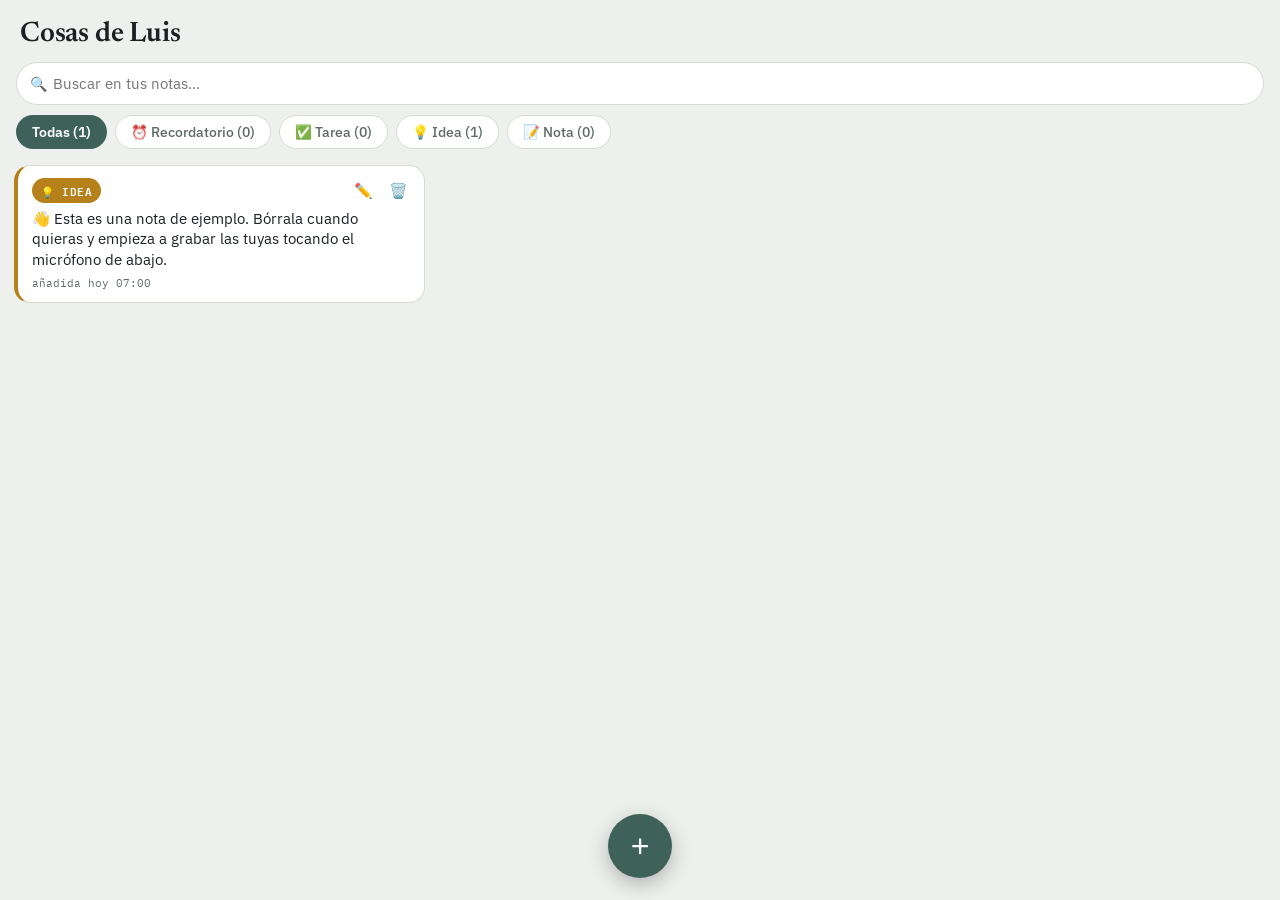
==== index.html @ 21589940 "Cosas de Luis: asistente de voz para notas, ideas, tareas y recordatorios" ====
<!doctype html>
<html lang="es">
<head>
<meta charset="utf-8">
<meta name="viewport" content="width=device-width, initial-scale=1, viewport-fit=cover, user-scalable=no">
<title>Cosas de Luis</title>
<meta name="apple-mobile-web-app-capable" content="yes">
<meta name="apple-mobile-web-app-status-bar-style" content="black-translucent">
<meta name="apple-mobile-web-app-title" content="Cosas de Luis">
<meta name="theme-color" content="#15181c">
<link rel="apple-touch-icon" href="icons/icon-180.png">
<link rel="manifest" href="manifest.json">
<link rel="icon" href="icons/icon-192.png">
<link rel="preconnect" href="https://fonts.googleapis.com">
<link rel="preconnect" href="https://fonts.gstatic.com" crossorigin>
<link href="https://fonts.googleapis.com/css2?family=Newsreader:ital,opsz,wght@0,6..72,400;0,6..72,600;1,6..72,500&family=IBM+Plex+Sans:wght@400;500;600;700&family=IBM+Plex+Mono:wght@400;500&display=swap" rel="stylesheet">
<style>
  :root{
    --bg: #EEF0ED;
    --surface: #FFFFFF;
    --surface-2: #E4E7E2;
    --text: #1B2024;
    --text-dim: #5E6B64;
    --border: #D7DBD4;
    --accent: #3E6259;
    --accent-ink: #FFFFFF;
    --danger: #C9493A;

    --cat-recordatorio: #D85C4A;
    --cat-tarea: #3D6FB4;
    --cat-idea: #B6811A;
    --cat-nota: #4C8065;
    --cat-ink: #FFFFFF;

    --radius: 16px;
    --font-display: "Newsreader", Georgia, "Times New Roman", serif;
    --font-body: "IBM Plex Sans", -apple-system, BlinkMacSystemFont, sans-serif;
    --font-mono: "IBM Plex Mono", ui-monospace, SFMono-Regular, Menlo, monospace;
  }
  @media (prefers-color-scheme: dark){
    :root:not([data-theme="light"]){
      --bg: #15181C;
      --surface: #1E2227;
      --surface-2: #262B31;
      --text: #ECEAE2;
      --text-dim: #9AA3A0;
      --border: #333942;
      --accent: #5FA596;
      --accent-ink: #0F1512;

      --cat-recordatorio: #E8776A;
      --cat-tarea: #6FA0E0;
      --cat-idea: #E0A83E;
      --cat-nota: #74A98A;
      --cat-ink: #15181C;
    }
  }
  :root[data-theme="dark"]{
    --bg: #15181C;
    --surface: #1E2227;
    --surface-2: #262B31;
    --text: #ECEAE2;
    --text-dim: #9AA3A0;
    --border: #333942;
    --accent: #5FA596;
    --accent-ink: #0F1512;

    --cat-recordatorio: #E8776A;
    --cat-tarea: #6FA0E0;
    --cat-idea: #E0A83E;
    --cat-nota: #74A98A;
    --cat-ink: #15181C;
  }

  *{box-sizing:border-box; -webkit-tap-highlight-color: transparent;}
  html,body{margin:0; padding:0; background:var(--bg); color:var(--text); font-family:var(--font-body); height:100%; overflow-x:hidden;}
  body{
    padding-top: env(safe-area-inset-top);
    padding-bottom: env(safe-area-inset-bottom);
    display:flex; flex-direction:column; height:100vh;
  }
  h1,h2{ font-family:var(--font-display); text-wrap:balance; }

  header{ padding: 20px 20px 8px; flex-shrink:0; }
  header h1{ margin:0; font-size:28px; font-weight:600; letter-spacing:-0.2px; }

  .search-wrap{ position:relative; margin:6px 16px 0; display:flex; align-items:center; flex-shrink:0; }
  .search-wrap .search-icon{ position:absolute; left:14px; font-size:14px; color:var(--text-dim); pointer-events:none; }
  .search-wrap input[type="search"]{
    width:100%; padding:11px 38px 11px 36px; border-radius:999px; border:1.5px solid var(--border);
    background:var(--surface); color:var(--text); font-size:14.5px; font-family:var(--font-body);
    -webkit-appearance:none; appearance:none;
  }
  .search-wrap input[type="search"]::-webkit-search-cancel-button{ display:none; }
  .search-wrap input[type="search"]:focus{ outline:2px solid var(--accent); outline-offset:1px; }
  .search-clear{
    position:absolute; right:8px; background:none; border:none; color:var(--text-dim); font-size:13px; padding:6px; cursor:pointer;
  }

  .filters{
    display:flex; gap:8px; padding:10px 16px 6px; overflow-x:auto; flex-shrink:0;
    -webkit-overflow-scrolling:touch; scrollbar-width:none;
  }
  .filters::-webkit-scrollbar{display:none;}
  .chip{
    flex-shrink:0; padding:7px 15px; border-radius:999px; background:var(--surface);
    color:var(--text-dim); font-size:13.5px; font-weight:500; border:1.5px solid var(--border);
    white-space:nowrap; cursor:pointer; user-select:none; transition:transform .15s, background .15s, color .15s;
    font-variant-numeric: tabular-nums;
  }
  .chip.active{ color:var(--cat-ink); border-color:transparent; font-weight:600; }
  .chip:active{ transform:scale(0.95); }

  main{ flex:1; overflow-y:auto; padding: 10px 14px 150px; -webkit-overflow-scrolling:touch; }
  .empty{
    display:flex; flex-direction:column; align-items:center; justify-content:center;
    height:55%; color:var(--text-dim); text-align:center; gap:10px; padding:0 30px;
  }
  .empty .big{font-size:40px;}
  .empty p{ max-width:28ch; line-height:1.4; }

  .grid{ display:flex; flex-direction:column; gap:10px; }
  @media (min-width: 700px){ .grid{ display:grid; grid-template-columns: repeat(3,1fr); } }

  .card{
    background:var(--surface); border:1px solid var(--border); border-radius:var(--radius); padding:12px 14px;
    position:relative; border-left: 4px solid var(--card-color, var(--accent));
    display:flex; flex-direction:column; gap:6px;
    animation: pop .2s ease;
  }
  @media (prefers-reduced-motion: reduce){ .card{ animation:none; } }
  @keyframes pop{ from{ opacity:0; transform:scale(.96); } to{ opacity:1; transform:scale(1); } }

  .card .row-top{ display:flex; align-items:center; justify-content:space-between; gap:8px; }
  .card .row-left{ display:flex; align-items:center; gap:6px; flex-wrap:wrap; min-width:0; }
  .card .badge{
    font-size:10.5px; font-weight:600; padding:3px 9px; flex-shrink:0;
    border-radius:999px; background:var(--card-color, var(--accent)); color:var(--cat-ink);
    text-transform:uppercase; letter-spacing:.5px; font-family:var(--font-mono);
  }
  .card .when{
    font-size:11px; font-weight:600; padding:3px 8px; border-radius:999px; flex-shrink:0;
    background:var(--surface-2); color:var(--text); font-family:var(--font-mono);
    font-variant-numeric: tabular-nums; display:inline-flex; align-items:center; gap:3px;
  }
  .card .when.overdue{ background:var(--danger); color:#fff; }
  .card .text{ font-size:14.5px; line-height:1.4; white-space:pre-wrap; word-break:break-word; }
  .card .card-img{ width:100%; max-height:160px; object-fit:cover; border-radius:10px; display:block; }
  .card .card-doc{ background:var(--surface-2); border:1px solid var(--border); border-radius:10px; padding:8px 10px; font-size:12.5px; font-family:var(--font-mono); }
  .card .card-link{ background:var(--surface-2); border:1px solid var(--border); border-radius:10px; padding:8px 10px; font-size:12.5px; font-family:var(--font-mono); color:var(--accent); display:block; text-decoration:none; word-break:break-all; }
  .card .meta{ font-size:11px; color:var(--text-dim); font-family:var(--font-mono); font-variant-numeric: tabular-nums; }
  .card .actions{ display:flex; gap:12px; flex-shrink:0; }
  .card .icon-btn{ background:none; border:none; color:var(--text-dim); font-size:15px; padding:2px; cursor:pointer; }
  .card .icon-btn:active{ color:var(--text); }

  .fab-wrap{
    position:fixed; bottom:0; left:0; right:0; display:flex; justify-content:center;
    padding-bottom: calc(22px + env(safe-area-inset-bottom)); pointer-events:none;
  }
  .fab-row{ display:flex; align-items:center; gap:18px; pointer-events:auto; }
  .fab-add{
    width:64px; height:64px; border-radius:50%; background:var(--accent); color:var(--accent-ink);
    border:none; font-size:32px; line-height:1; display:flex; align-items:center; justify-content:center;
    box-shadow: 0 6px 20px rgba(0,0,0,.25); transition: transform .15s;
  }
  .fab-add:active{ transform:scale(0.92); }

  .chooser-grid{ display:grid; grid-template-columns: repeat(2, 1fr); gap:10px; margin:16px 0 4px; }
  .chooser-item{
    display:flex; flex-direction:column; align-items:center; justify-content:center; gap:8px; width:100%; text-align:center;
    background:var(--surface-2); border:1px solid var(--border); border-top:4px solid var(--card-color, var(--accent));
    border-radius:14px; padding:20px 10px; font-size:14.5px; font-weight:600; color:var(--text);
    font-family:var(--font-body); cursor:pointer;
  }
  .chooser-item:active{ transform:scale(0.97); }
  .chooser-emoji{ font-size:26px; }

  .sheet-header-row{ display:flex; align-items:center; justify-content:space-between; gap:10px; margin-bottom:4px; }
  .sheet-header-row h2{ margin:0; font-size:20px; font-weight:600; }
  .sheet-header-actions{ display:flex; align-items:center; gap:8px; flex-shrink:0; }
  .mic-inline, .attach-inline{
    width:44px; height:44px; border-radius:50%;
    border:none; font-size:18px; display:flex; align-items:center; justify-content:center; flex-shrink:0;
    transition: transform .15s, background .2s;
  }
  .mic-inline{ background:var(--accent); color:var(--accent-ink); }
  .attach-inline{ background:var(--surface-2); color:var(--text); border:1.5px solid var(--border); }
  .mic-inline.listening{ background:var(--danger); color:#fff; }
  .mic-inline:active, .attach-inline:active{ transform:scale(0.92); }

  .attachment-preview{ position:relative; margin-top:10px; }
  .attachment-preview img{ max-width:100%; max-height:180px; border-radius:12px; display:block; border:1px solid var(--border); object-fit:cover; }
  .attach-doc, .attach-link{
    background:var(--surface-2); border:1px solid var(--border); border-radius:12px; padding:10px 40px 10px 12px;
    font-size:13.5px; font-family:var(--font-mono); word-break:break-all;
  }
  .attach-link{ color:var(--accent); }
  .attach-remove{
    position:absolute; top:8px; right:8px; width:26px; height:26px; border-radius:50%;
    background:rgba(0,0,0,.55); color:#fff; border:none; font-size:12px; cursor:pointer;
    display:flex; align-items:center; justify-content:center;
  }

  .wave{ display:flex; align-items:center; gap:3px; height:20px; }
  .wave span{ width:3px; border-radius:2px; background:currentColor; height:5px; display:block; }
  .mic-inline.listening .wave span{ animation: wavebar 0.9s ease-in-out infinite; }
  .mic-inline.listening .wave span:nth-child(1){ animation-delay:0s; }
  .mic-inline.listening .wave span:nth-child(2){ animation-delay:.12s; }
  .mic-inline.listening .wave span:nth-child(3){ animation-delay:.24s; }
  .mic-inline.listening .wave span:nth-child(4){ animation-delay:.36s; }
  .mic-inline.listening .wave span:nth-child(5){ animation-delay:.48s; }
  @keyframes wavebar{ 0%,100%{ height:5px; } 50%{ height:18px; } }
  @media (prefers-reduced-motion: reduce){ .mic-inline.listening .wave span{ animation:none; height:14px; } }

  .sheet-backdrop{
    position:fixed; inset:0; background:rgba(0,0,0,.45); display:flex; align-items:flex-end;
    opacity:0; pointer-events:none; transition:opacity .2s; z-index:50;
  }
  .sheet-backdrop.open{ opacity:1; pointer-events:auto; }
  .sheet{
    background:var(--surface); width:100%; border-radius:24px 24px 0 0; padding:22px 20px calc(20px + env(safe-area-inset-bottom));
    transform:translateY(100%); transition:transform .25s ease; max-height:85vh; overflow-y:auto;
    border-top:1px solid var(--border);
  }
  .sheet-backdrop.open .sheet{ transform:translateY(0); }
  .sheet h2{ margin:0 0 4px; font-size:20px; font-weight:600; }
  .sheet .status{ color:var(--text-dim); font-size:13px; margin-bottom:14px; font-family:var(--font-mono); }
  .sheet textarea{
    width:100%; min-height:90px; background:var(--surface-2); color:var(--text); border:1px solid var(--border);
    border-radius:14px; padding:14px; font-size:15px; resize:vertical; font-family:var(--font-body);
  }
  .sheet textarea:focus{ outline:2px solid var(--accent); outline-offset:1px; }
  .cat-picker{ display:flex; gap:8px; margin:14px 0; flex-wrap:wrap; }
  .cat-pick{
    padding:7px 14px; border-radius:999px; font-size:13px; font-weight:600; cursor:pointer;
    background:var(--surface-2); color:var(--text-dim); border:1.5px solid var(--border);
  }
  .cat-pick.active{ color:var(--cat-ink); border-color:transparent; }

  .reminder-fields{ margin-top:4px; padding-top:10px; border-top:1px dashed var(--border); }
  .field-label{ display:block; font-size:12px; font-weight:600; color:var(--text-dim); text-transform:uppercase; letter-spacing:.4px; margin-bottom:6px; }
  .reminder-fields input[type="datetime-local"]{
    width:100%; background:var(--surface-2); color:var(--text); border:1px solid var(--border);
    border-radius:12px; padding:11px 12px; font-size:15px; font-family:var(--font-mono);
  }
  .alarm-row{ display:flex; align-items:flex-start; gap:10px; margin-top:12px; cursor:pointer; }
  .alarm-row input[type="checkbox"]{ width:19px; height:19px; margin-top:2px; accent-color:var(--accent); flex-shrink:0; }
  .alarm-row .alarm-text{ font-size:14px; font-weight:500; }
  .alarm-caveat{ font-size:12px; color:var(--text-dim); margin:4px 0 0 29px; line-height:1.4; }

  .sheet-actions{ display:flex; gap:10px; margin-top:16px; }
  .btn{ flex:1; padding:14px; border-radius:14px; border:none; font-size:15px; font-weight:600; cursor:pointer; font-family:var(--font-body); }
  .btn:focus-visible{ outline:2px solid var(--accent); outline-offset:2px; }
  .btn.primary{ background:var(--accent); color:var(--accent-ink); }
  .btn.ghost{ background:var(--surface-2); color:var(--text); }
</style>
</head>
<body>

<header>
  <h1>Cosas de Luis</h1>
</header>

<div class="search-wrap">
  <span class="search-icon">🔍</span>
  <input type="search" id="searchInput" placeholder="Buscar en tus notas…" autocomplete="off" autocorrect="off" spellcheck="false">
  <button class="search-clear" id="searchClear" hidden aria-label="Borrar búsqueda">✕</button>
</div>

<div class="filters" id="filters"></div>

<main id="main">
  <div class="grid" id="grid"></div>
</main>

<div class="fab-wrap">
  <div class="fab-row">
    <button class="fab-add" id="btnAdd" title="Añadir" aria-label="Añadir">+</button>
  </div>
</div>

<div class="sheet-backdrop" id="chooserBackdrop">
  <div class="sheet">
    <h2>¿Qué quieres añadir?</h2>
    <div class="chooser-grid" id="chooserGrid"></div>
    <div class="sheet-actions">
      <button class="btn ghost" id="btnChooserCancel">Cancelar</button>
    </div>
  </div>
</div>

<div class="sheet-backdrop" id="backdrop">
  <div class="sheet">
    <div class="sheet-header-row">
      <h2 id="sheetTitle">Nueva nota</h2>
      <div class="sheet-header-actions">
        <button class="attach-inline" id="btnAttach" title="Adjuntar" aria-label="Adjuntar">📎</button>
        <button class="mic-inline" id="btnMicInline" title="Dictar" aria-label="Dictar">
          <span id="micGlyph">🎤</span>
          <span class="wave" id="micWave" hidden><span></span><span></span><span></span><span></span><span></span></span>
        </button>
      </div>
    </div>
    <div class="status" id="status">Toca el micrófono y habla…</div>
    <textarea id="draftText" placeholder="Escribe o dicta aquí tu nota…"></textarea>
    <div class="attachment-preview" id="attachmentPreview" hidden></div>
    <div class="cat-picker" id="catPicker"></div>

    <div class="reminder-fields" id="reminderFields" hidden>
      <span class="field-label">¿Cuándo?</span>
      <input type="datetime-local" id="draftTime">
      <label class="alarm-row" for="draftAlarm">
        <input type="checkbox" id="draftAlarm">
        <span>
          <span class="alarm-text">🔔 Avisarme con una notificación</span>
          <div class="alarm-caveat">Funciona mientras tengas la app abierta o reciente en el multitarea. iOS no garantiza avisos si la cierras del todo — si la pasas, la verás marcada como vencida al volver a abrir.</div>
        </span>
      </label>
    </div>

    <div class="sheet-actions">
      <button class="btn ghost" id="btnCancel">Cancelar</button>
      <button class="btn primary" id="btnSave">Guardar</button>
    </div>
  </div>
</div>

<div class="sheet-backdrop" id="attachBackdrop" style="z-index:60;">
  <div class="sheet">
    <h2>Adjuntar</h2>
    <div class="chooser-grid">
      <button type="button" class="chooser-item" id="tileCamera" style="--card-color:var(--accent)"><span class="chooser-emoji">📷</span><span>Foto</span></button>
      <button type="button" class="chooser-item" id="tileImage" style="--card-color:var(--accent)"><span class="chooser-emoji">🖼️</span><span>Imagen</span></button>
      <button type="button" class="chooser-item" id="tileDoc" style="--card-color:var(--accent)"><span class="chooser-emoji">📄</span><span>Documento</span></button>
      <button type="button" class="chooser-item" id="tileLink" style="--card-color:var(--accent)"><span class="chooser-emoji">🔗</span><span>Enlace</span></button>
    </div>
    <div class="sheet-actions">
      <button class="btn ghost" id="btnAttachCancel">Cancelar</button>
    </div>
  </div>
</div>
<input type="file" id="fileCamera" accept="image/*" capture="environment" hidden>
<input type="file" id="fileImage" accept="image/*" hidden>
<input type="file" id="fileDoc" accept=".pdf,.doc,.docx,.txt,.rtf,.csv,.xlsx,.xls,.ppt,.pptx,application/pdf" hidden>

<script>
const CATEGORIES = {
  recordatorio: { label: "Recordatorio", varName: "--cat-recordatorio", emoji: "⏰", newTitle: "Nuevo recordatorio", editTitle: "Editar recordatorio" },
  tarea:        { label: "Tarea",        varName: "--cat-tarea",        emoji: "✅", newTitle: "Nueva tarea",        editTitle: "Editar tarea" },
  idea:         { label: "Idea",         varName: "--cat-idea",         emoji: "💡", newTitle: "Nueva idea",         editTitle: "Editar idea" },
  nota:         { label: "Nota",         varName: "--cat-nota",         emoji: "📝", newTitle: "Nueva nota",         editTitle: "Editar nota" },
};
const CAT_ORDER = ["recordatorio","tarea","idea","nota"];

function guessDateTime(text){
  const t = text.toLowerCase();
  const now = new Date();
  const d = new Date(now);
  let hasDay = false;

  if (/\bmañana\b/.test(t)){ d.setDate(d.getDate()+1); hasDay = true; }

  const weekdayIdx = { "domingo":0, "lunes":1, "martes":2, "miércoles":3, "miercoles":3, "jueves":4, "viernes":5, "sábado":6, "sabado":6 };
  for (const name in weekdayIdx){
    if (t.includes(name)){
      const target = weekdayIdx[name];
      let diff = (target - d.getDay() + 7) % 7;
      if (diff === 0) diff = 7;
      d.setDate(d.getDate() + diff);
      hasDay = true;
      break;
    }
  }

  const hourMatch = t.match(/a las (\d{1,2})(?::(\d{2}))?/);
  if (hourMatch){
    d.setHours(parseInt(hourMatch[1],10), hourMatch[2] ? parseInt(hourMatch[2],10) : 0, 0, 0);
    return d;
  }
  if (hasDay){
    d.setHours(9,0,0,0);
    return d;
  }
  return null;
}

function toLocalInputValue(d){
  const pad = n => String(n).padStart(2,'0');
  return `${d.getFullYear()}-${pad(d.getMonth()+1)}-${pad(d.getDate())}T${pad(d.getHours())}:${pad(d.getMinutes())}`;
}

const STORAGE_KEY = "notas-habladas-v2";
let notes = JSON.parse(localStorage.getItem(STORAGE_KEY) || "null");
if (notes === null){
  notes = [{
    id: "onboarding-1",
    text: "👋 Esta es una nota de ejemplo. Bórrala cuando quieras y empieza a grabar las tuyas tocando el micrófono de abajo.",
    category: "idea",
    ts: Date.now()
  }];
}
let activeFilter = "todas";
let searchQuery = "";
let draftCategory = "nota";
let draftAttachment = null;
let editingId = null;
let draftTimeTouched = false;

const DIACRITICS_RX = new RegExp('[' + String.fromCharCode(0x0300) + '-' + String.fromCharCode(0x036f) + ']', 'g');
const normalize = s => s.toLowerCase().normalize('NFD').replace(DIACRITICS_RX, '');
const escapeHtml = s => String(s).replace(/[&<>"']/g, c => ({'&':'&amp;','<':'&lt;','>':'&gt;','"':'&quot;',"'":'&#39;'}[c]));

function save(){ localStorage.setItem(STORAGE_KEY, JSON.stringify(notes)); }

function fmtTime(ts){
  const d = new Date(ts);
  const now = new Date();
  const sameDay = d.toDateString() === now.toDateString();
  const time = d.toLocaleTimeString('es-ES', { hour:'2-digit', minute:'2-digit' });
  if (sameDay) return "hoy " + time;
  return d.toLocaleDateString('es-ES', { day:'2-digit', month:'short' }) + " " + time;
}

function fmtWhen(ts){
  const d = new Date(ts);
  const now = new Date();
  const time = d.toLocaleTimeString('es-ES', { hour:'2-digit', minute:'2-digit' });
  const sameDay = d.toDateString() === now.toDateString();
  const tomorrow = new Date(now); tomorrow.setDate(now.getDate()+1);
  if (sameDay) return time;
  if (d.toDateString() === tomorrow.toDateString()) return "mañana " + time;
  return d.toLocaleDateString('es-ES', { day:'2-digit', month:'short' }) + " " + time;
}

function renderFilters(){
  const el = document.getElementById('filters');
  el.innerHTML = "";
  const all = document.createElement('div');
  all.className = 'chip' + (activeFilter === 'todas' ? ' active' : '');
  all.textContent = `Todas (${notes.length})`;
  if (activeFilter === 'todas'){ all.style.background = 'var(--accent)'; all.style.color = 'var(--accent-ink)'; }
  all.onclick = () => { activeFilter = 'todas'; renderAll(); };
  el.appendChild(all);

  CAT_ORDER.forEach(key => {
    const cat = CATEGORIES[key];
    const count = notes.filter(n => n.category === key).length;
    const chip = document.createElement('div');
    chip.className = 'chip' + (activeFilter === key ? ' active' : '');
    chip.textContent = `${cat.emoji} ${cat.label} (${count})`;
    if (activeFilter === key) chip.style.background = `var(${cat.varName})`;
    chip.onclick = () => { activeFilter = key; renderAll(); };
    el.appendChild(chip);
  });
}

function renderCardAttachment(a){
  if (!a) return '';
  if (a.type === 'image') return `<img class="card-img" src="${a.dataUrl}" alt="">`;
  if (a.type === 'document') return `<div class="card-doc">📄 ${escapeHtml(a.name)}</div>`;
  if (a.type === 'link') return `<a class="card-link" href="${escapeHtml(a.url)}" target="_blank" rel="noopener">🔗 ${escapeHtml(a.url)}</a>`;
  return '';
}

function renderGrid(){
  const grid = document.getElementById('grid');
  const main = document.getElementById('main');
  let list = activeFilter === 'todas' ? notes : notes.filter(n => n.category === activeFilter);
  if (searchQuery){
    list = list.filter(n =>
      normalize(n.text).includes(searchQuery) ||
      normalize(CATEGORIES[n.category].label).includes(searchQuery)
    );
  }
  list = list.slice().sort((a,b) => b.ts - a.ts);

  if (list.length === 0){
    grid.style.display = 'none';
    let empty = main.querySelector('.empty');
    if (!empty){
      empty = document.createElement('div');
      empty.className = 'empty';
      main.appendChild(empty);
    }
    if (searchQuery){
      empty.innerHTML = `<div class="big">🔍</div><p>Ninguna nota coincide con "${searchInput.value.trim()}".</p>`;
    } else if (activeFilter !== 'todas'){
      empty.innerHTML = `<div class="big">${CATEGORIES[activeFilter].emoji}</div><p>Todavía no hay notas en ${CATEGORIES[activeFilter].label.toLowerCase()}.</p>`;
    } else {
      empty.innerHTML = `<div class="big">🗒️</div><p>Todavía no hay notas aquí. Toca el micrófono y di algo.</p>`;
    }
    return;
  }
  const empty = main.querySelector('.empty');
  if (empty) empty.remove();
  grid.style.display = '';

  grid.innerHTML = "";
  list.forEach(n => {
    const cat = CATEGORIES[n.category];
    const isOverdue = n.category === 'recordatorio' && n.remindAt && n.remindAt < Date.now();
    const whenPill = (n.category === 'recordatorio' && n.remindAt)
      ? `<span class="when${isOverdue ? ' overdue' : ''}">⏰ ${fmtWhen(n.remindAt)}${n.alarmEnabled ? ' 🔔' : ''}</span>`
      : '';
    const card = document.createElement('div');
    card.className = 'card';
    card.style.setProperty('--card-color', `var(${cat.varName})`);
    card.innerHTML = `
      <div class="row-top">
        <div class="row-left">
          <span class="badge">${cat.emoji} ${cat.label}</span>
          ${whenPill}
        </div>
        <span class="actions">
          <button class="icon-btn" data-act="edit" aria-label="Editar">✏️</button>
          <button class="icon-btn" data-act="del" aria-label="Eliminar">🗑️</button>
        </span>
      </div>
      ${renderCardAttachment(n.attachment)}
      ${n.text ? `<div class="text"></div>` : ''}
      <div class="meta">añadida ${fmtTime(n.ts)}</div>
    `;
    const textEl = card.querySelector('.text');
    if (textEl) textEl.textContent = n.text;
    card.querySelector('[data-act="del"]').onclick = (e) => {
      e.stopPropagation();
      notes = notes.filter(x => x.id !== n.id);
      save(); renderAll();
    };
    card.querySelector('[data-act="edit"]').onclick = (e) => {
      e.stopPropagation();
      openSheet(n);
    };
    grid.appendChild(card);
  });
}

// ---- Alarmas / notificaciones ----
let alarmTimeouts = {};
function clearAlarmTimeouts(){
  Object.values(alarmTimeouts).forEach(id => clearTimeout(id));
  alarmTimeouts = {};
}
function scheduleAlarms(){
  clearAlarmTimeouts();
  if (!('Notification' in window) || Notification.permission !== 'granted') return;
  const now = Date.now();
  notes.forEach(n => {
    if (n.category === 'recordatorio' && n.alarmEnabled && n.remindAt && !n.notified){
      const delay = n.remindAt - now;
      if (delay > 0 && delay < 7*24*60*60*1000){
        alarmTimeouts[n.id] = setTimeout(() => {
          try { new Notification('⏰ Recordatorio', { body: n.text, tag: n.id }); } catch(e){}
          n.notified = true; save(); renderAll();
        }, delay);
      }
    }
  });
}

function renderAll(){ renderFilters(); renderGrid(); scheduleAlarms(); }

// ---- Búsqueda ----
const searchInput = document.getElementById('searchInput');
const searchClear = document.getElementById('searchClear');
searchInput.addEventListener('input', () => {
  searchQuery = normalize(searchInput.value.trim());
  searchClear.hidden = searchInput.value.length === 0;
  renderGrid();
});
searchClear.onclick = () => {
  searchInput.value = "";
  searchQuery = "";
  searchClear.hidden = true;
  renderGrid();
  searchInput.focus();
};

// ---- Sheet (crear/editar) ----
const backdrop = document.getElementById('backdrop');
const draftText = document.getElementById('draftText');
const statusEl = document.getElementById('status');
const catPicker = document.getElementById('catPicker');
const reminderFields = document.getElementById('reminderFields');
const draftTimeInput = document.getElementById('draftTime');
const draftAlarmInput = document.getElementById('draftAlarm');

function syncReminderFieldsVisibility(){
  reminderFields.hidden = draftCategory !== 'recordatorio';
}

function renderCatPicker(){
  catPicker.innerHTML = "";
  CAT_ORDER.forEach(key => {
    const cat = CATEGORIES[key];
    const el = document.createElement('div');
    el.className = 'cat-pick' + (draftCategory === key ? ' active' : '');
    if (draftCategory === key) el.style.background = `var(${cat.varName})`;
    el.textContent = `${cat.emoji} ${cat.label}`;
    el.onclick = () => { draftCategory = key; renderCatPicker(); syncReminderFieldsVisibility(); updateSheetTitle(); maybeGuessTime(); };
    catPicker.appendChild(el);
  });
}

function updateSheetTitle(){
  const cat = CATEGORIES[draftCategory];
  document.getElementById('sheetTitle').textContent = cat.emoji + ' ' + (editingId ? cat.editTitle : cat.newTitle);
}

function maybeGuessTime(){
  if (draftCategory === 'recordatorio' && !draftTimeTouched){
    const guess = guessDateTime(draftText.value);
    if (guess) draftTimeInput.value = toLocalInputValue(guess);
  }
}

function renderAttachmentPreview(){
  const box = document.getElementById('attachmentPreview');
  if (!draftAttachment){ box.hidden = true; box.innerHTML = ''; return; }
  box.hidden = false;
  let inner = '';
  if (draftAttachment.type === 'image'){
    inner = `<img src="${draftAttachment.dataUrl}" alt="">`;
  } else if (draftAttachment.type === 'document'){
    inner = `<div class="attach-doc">📄 ${escapeHtml(draftAttachment.name)}</div>`;
  } else if (draftAttachment.type === 'link'){
    inner = `<div class="attach-link">🔗 ${escapeHtml(draftAttachment.url)}</div>`;
  }
  box.innerHTML = inner + `<button type="button" class="attach-remove" id="attachRemove" aria-label="Quitar adjunto">✕</button>`;
  document.getElementById('attachRemove').onclick = () => { draftAttachment = null; renderAttachmentPreview(); };
}

function openSheet(existing, forcedCategory){
  editingId = existing ? existing.id : null;
  draftText.value = existing ? existing.text : "";
  draftCategory = existing ? existing.category : (forcedCategory || "nota");
  draftAttachment = existing ? (existing.attachment || null) : null;
  draftTimeTouched = !!existing;
  draftTimeInput.value = (existing && existing.remindAt) ? toLocalInputValue(new Date(existing.remindAt)) : "";
  draftAlarmInput.checked = existing ? !!existing.alarmEnabled : false;
  statusEl.textContent = existing ? "Puedes editar el texto o dictar para añadir más." : "Dicta o escribe el contenido.";
  updateSheetTitle();
  renderCatPicker();
  syncReminderFieldsVisibility();
  renderAttachmentPreview();
  maybeGuessTime();
  backdrop.classList.add('open');
}
function closeSheet(){
  backdrop.classList.remove('open');
  if (recognizing) stopRecognition();
}

// ---- Selector de tipo (chooser) ----
const chooserBackdrop = document.getElementById('chooserBackdrop');
function renderChooser(){
  const grid = document.getElementById('chooserGrid');
  grid.innerHTML = "";
  CAT_ORDER.forEach(key => {
    const cat = CATEGORIES[key];
    const btn = document.createElement('button');
    btn.className = 'chooser-item';
    btn.style.setProperty('--card-color', `var(${cat.varName})`);
    btn.innerHTML = `<span class="chooser-emoji">${cat.emoji}</span><span>${cat.label}</span>`;
    btn.onclick = () => { closeChooser(); openSheet(null, key); };
    grid.appendChild(btn);
  });
  const attachTile = document.createElement('button');
  attachTile.className = 'chooser-item';
  attachTile.style.setProperty('--card-color', 'var(--accent)');
  attachTile.innerHTML = `<span class="chooser-emoji">📎</span><span>Adjuntar</span>`;
  attachTile.onclick = () => { closeChooser(); openSheet(null, 'nota'); openAttachChooser(); };
  grid.appendChild(attachTile);
}
function openChooser(){ renderChooser(); chooserBackdrop.classList.add('open'); }
function closeChooser(){ chooserBackdrop.classList.remove('open'); }

document.getElementById('btnAdd').onclick = openChooser;
document.getElementById('btnChooserCancel').onclick = closeChooser;
chooserBackdrop.addEventListener('click', (e) => { if (e.target === chooserBackdrop) closeChooser(); });

// ---- Adjuntar (imagen, foto, documento, enlace) ----
const attachBackdrop = document.getElementById('attachBackdrop');
function openAttachChooser(){ attachBackdrop.classList.add('open'); }
function closeAttachChooser(){ attachBackdrop.classList.remove('open'); }
document.getElementById('btnAttach').onclick = openAttachChooser;
document.getElementById('btnAttachCancel').onclick = closeAttachChooser;
attachBackdrop.addEventListener('click', (e) => { if (e.target === attachBackdrop) closeAttachChooser(); });

function handleFile(file, kind){
  if (!file) return;
  const MAX = 4 * 1024 * 1024;
  if (file.size > MAX){
    alert('El archivo es demasiado grande para guardarlo en el dispositivo (máx. 4 MB).');
    return;
  }
  const reader = new FileReader();
  reader.onload = () => {
    draftAttachment = { type: kind, name: file.name, mime: file.type, dataUrl: reader.result };
    closeAttachChooser();
    renderAttachmentPreview();
  };
  reader.readAsDataURL(file);
}
function addLinkAttachment(){
  closeAttachChooser();
  const url = prompt('Pega o escribe el enlace:');
  if (!url) return;
  let normalized = url.trim();
  if (!/^https?:\/\//i.test(normalized)) normalized = 'https://' + normalized;
  draftAttachment = { type: 'link', url: normalized };
  renderAttachmentPreview();
}

document.getElementById('tileCamera').onclick = () => document.getElementById('fileCamera').click();
document.getElementById('tileImage').onclick = () => document.getElementById('fileImage').click();
document.getElementById('tileDoc').onclick = () => document.getElementById('fileDoc').click();
document.getElementById('tileLink').onclick = addLinkAttachment;

document.getElementById('fileCamera').addEventListener('change', e => { handleFile(e.target.files[0], 'image'); e.target.value=''; });
document.getElementById('fileImage').addEventListener('change', e => { handleFile(e.target.files[0], 'image'); e.target.value=''; });
document.getElementById('fileDoc').addEventListener('change', e => { handleFile(e.target.files[0], 'document'); e.target.value=''; });

document.getElementById('btnCancel').onclick = closeSheet;
document.getElementById('btnSave').onclick = () => {
  const text = draftText.value.trim();
  if (!text && !draftAttachment) { closeSheet(); return; }
  const remindAt = (draftCategory === 'recordatorio' && draftTimeInput.value) ? new Date(draftTimeInput.value).getTime() : null;
  const alarmEnabled = draftCategory === 'recordatorio' && !!remindAt && draftAlarmInput.checked;
  if (editingId){
    const n = notes.find(x => x.id === editingId);
    n.text = text; n.category = draftCategory; n.remindAt = remindAt; n.alarmEnabled = alarmEnabled; n.notified = false; n.attachment = draftAttachment;
  } else {
    notes.push({ id: Date.now() + '-' + Math.random().toString(36).slice(2), text, category: draftCategory, ts: Date.now(), remindAt, alarmEnabled, notified: false, attachment: draftAttachment });
  }
  save();
  closeSheet();
  renderAll();
};
draftText.addEventListener('input', maybeGuessTime);
draftTimeInput.addEventListener('input', () => { draftTimeTouched = true; });
draftAlarmInput.addEventListener('change', async () => {
  if (draftAlarmInput.checked){
    if (!('Notification' in window)){
      alert('Tu navegador no soporta notificaciones.');
      draftAlarmInput.checked = false;
      return;
    }
    if (Notification.permission !== 'granted'){
      const perm = await Notification.requestPermission();
      if (perm !== 'granted') draftAlarmInput.checked = false;
    }
  }
});

// ---- Reconocimiento de voz ----
const SpeechRecognition = window.SpeechRecognition || window.webkitSpeechRecognition;
let recognition = null;
let recognizing = false;
const btnMic = document.getElementById('btnMicInline');
const micGlyph = document.getElementById('micGlyph');
const micWave = document.getElementById('micWave');

if (SpeechRecognition){
  recognition = new SpeechRecognition();
  recognition.lang = 'es-ES';
  recognition.continuous = false;
  recognition.interimResults = true;

  recognition.onresult = (e) => {
    let finalText = draftText.dataset.base || "";
    let interim = "";
    for (let i = e.resultIndex; i < e.results.length; i++){
      const chunk = e.results[i][0].transcript;
      if (e.results[i].isFinal) finalText += chunk;
      else interim += chunk;
    }
    draftText.dataset.base = finalText;
    draftText.value = (finalText + interim).trim();
    draftText.dispatchEvent(new Event('input'));
  };
  recognition.onend = () => {
    recognizing = false;
    btnMic.classList.remove('listening');
    micGlyph.hidden = false; micWave.hidden = true;
    statusEl.textContent = "Puedes editar el texto antes de guardar.";
  };
  recognition.onerror = (e) => {
    recognizing = false;
    btnMic.classList.remove('listening');
    micGlyph.hidden = false; micWave.hidden = true;
    if (e.error === 'not-allowed' || e.error === 'service-not-allowed'){
      statusEl.textContent = "⚠️ Permiso de micrófono denegado. Revisa Ajustes > Safari.";
    } else if (e.error === 'no-speech'){
      statusEl.textContent = "No se detectó voz. Inténtalo de nuevo.";
    } else {
      statusEl.textContent = "Error de reconocimiento: " + e.error;
    }
  };
} else {
  btnMic.title = "Dictado no soportado en este navegador, usa el teclado";
}

function startRecognition(){
  if (!recognition) { statusEl.textContent = "Tu navegador no soporta dictado. Escribe la nota."; return; }
  draftText.dataset.base = draftText.value ? draftText.value + " " : "";
  recognizing = true;
  btnMic.classList.add('listening');
  micGlyph.hidden = true; micWave.hidden = false;
  statusEl.textContent = "🎙️ Escuchando…";
  try { recognition.start(); } catch(err){ /* already started */ }
}
function stopRecognition(){
  recognizing = false;
  btnMic.classList.remove('listening');
  micGlyph.hidden = false; micWave.hidden = true;
  try { recognition && recognition.stop(); } catch(err){}
}

btnMic.onclick = () => {
  if (recognizing) stopRecognition();
  else startRecognition();
};

// ---- Service worker ----
if ('serviceWorker' in navigator){
  window.addEventListener('load', () => {
    navigator.serviceWorker.register('service-worker.js').catch(()=>{});
  });
}

renderAll();
</script>
</body>
</html>
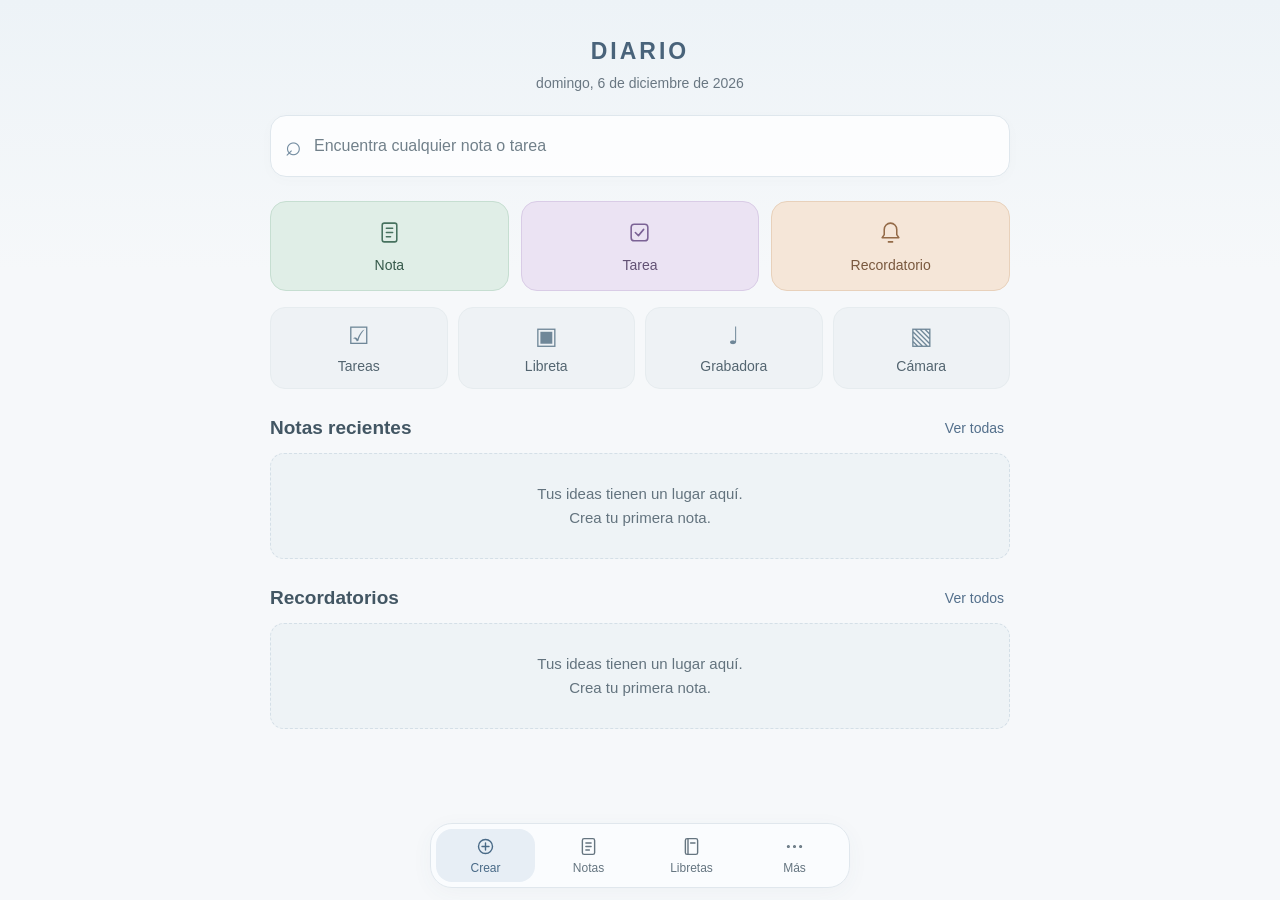
==== commit 818d7e2b: "Add files via upload" ====
--- a/index.html
+++ b/index.html
@@ -1,835 +1,4 @@
-<!doctype html>
-<html lang="es">
-<head>
-<meta charset="utf-8">
-<meta name="viewport" content="width=device-width, initial-scale=1, viewport-fit=cover, user-scalable=no">
-<title>Cosas de Luis</title>
-<meta name="apple-mobile-web-app-capable" content="yes">
-<meta name="apple-mobile-web-app-status-bar-style" content="black-translucent">
-<meta name="apple-mobile-web-app-title" content="Cosas de Luis">
-<meta name="theme-color" content="#15181c">
-<link rel="apple-touch-icon" href="icons/icon-180.png">
-<link rel="manifest" href="manifest.json">
-<link rel="icon" href="icons/icon-192.png">
-<link rel="preconnect" href="https://fonts.googleapis.com">
-<link rel="preconnect" href="https://fonts.gstatic.com" crossorigin>
-<link href="https://fonts.googleapis.com/css2?family=Newsreader:ital,opsz,wght@0,6..72,400;0,6..72,600;1,6..72,500&family=IBM+Plex+Sans:wght@400;500;600;700&family=IBM+Plex+Mono:wght@400;500&display=swap" rel="stylesheet">
-<style>
-  :root{
-    --bg: #EEF0ED;
-    --surface: #FFFFFF;
-    --surface-2: #E4E7E2;
-    --text: #1B2024;
-    --text-dim: #5E6B64;
-    --border: #D7DBD4;
-    --accent: #3E6259;
-    --accent-ink: #FFFFFF;
-    --danger: #C9493A;
-
-    --cat-recordatorio: #D85C4A;
-    --cat-tarea: #3D6FB4;
-    --cat-idea: #B6811A;
-    --cat-nota: #4C8065;
-    --cat-ink: #FFFFFF;
-
-    --radius: 16px;
-    --font-display: "Newsreader", Georgia, "Times New Roman", serif;
-    --font-body: "IBM Plex Sans", -apple-system, BlinkMacSystemFont, sans-serif;
-    --font-mono: "IBM Plex Mono", ui-monospace, SFMono-Regular, Menlo, monospace;
-  }
-  @media (prefers-color-scheme: dark){
-    :root:not([data-theme="light"]){
-      --bg: #15181C;
-      --surface: #1E2227;
-      --surface-2: #262B31;
-      --text: #ECEAE2;
-      --text-dim: #9AA3A0;
-      --border: #333942;
-      --accent: #5FA596;
-      --accent-ink: #0F1512;
-
-      --cat-recordatorio: #E8776A;
-      --cat-tarea: #6FA0E0;
-      --cat-idea: #E0A83E;
-      --cat-nota: #74A98A;
-      --cat-ink: #15181C;
-    }
-  }
-  :root[data-theme="dark"]{
-    --bg: #15181C;
-    --surface: #1E2227;
-    --surface-2: #262B31;
-    --text: #ECEAE2;
-    --text-dim: #9AA3A0;
-    --border: #333942;
-    --accent: #5FA596;
-    --accent-ink: #0F1512;
-
-    --cat-recordatorio: #E8776A;
-    --cat-tarea: #6FA0E0;
-    --cat-idea: #E0A83E;
-    --cat-nota: #74A98A;
-    --cat-ink: #15181C;
-  }
-
-  *{box-sizing:border-box; -webkit-tap-highlight-color: transparent;}
-  html,body{margin:0; padding:0; background:var(--bg); color:var(--text); font-family:var(--font-body); height:100%; overflow-x:hidden;}
-  body{
-    padding-top: env(safe-area-inset-top);
-    padding-bottom: env(safe-area-inset-bottom);
-    display:flex; flex-direction:column; height:100vh;
-  }
-  h1,h2{ font-family:var(--font-display); text-wrap:balance; }
-
-  header{ padding: 20px 20px 8px; flex-shrink:0; }
-  header h1{ margin:0; font-size:28px; font-weight:600; letter-spacing:-0.2px; }
-
-  .search-wrap{ position:relative; margin:6px 16px 0; display:flex; align-items:center; flex-shrink:0; }
-  .search-wrap .search-icon{ position:absolute; left:14px; font-size:14px; color:var(--text-dim); pointer-events:none; }
-  .search-wrap input[type="search"]{
-    width:100%; padding:11px 38px 11px 36px; border-radius:999px; border:1.5px solid var(--border);
-    background:var(--surface); color:var(--text); font-size:14.5px; font-family:var(--font-body);
-    -webkit-appearance:none; appearance:none;
-  }
-  .search-wrap input[type="search"]::-webkit-search-cancel-button{ display:none; }
-  .search-wrap input[type="search"]:focus{ outline:2px solid var(--accent); outline-offset:1px; }
-  .search-clear{
-    position:absolute; right:8px; background:none; border:none; color:var(--text-dim); font-size:13px; padding:6px; cursor:pointer;
-  }
-
-  .filters{
-    display:flex; gap:8px; padding:10px 16px 6px; overflow-x:auto; flex-shrink:0;
-    -webkit-overflow-scrolling:touch; scrollbar-width:none;
-  }
-  .filters::-webkit-scrollbar{display:none;}
-  .chip{
-    flex-shrink:0; padding:7px 15px; border-radius:999px; background:var(--surface);
-    color:var(--text-dim); font-size:13.5px; font-weight:500; border:1.5px solid var(--border);
-    white-space:nowrap; cursor:pointer; user-select:none; transition:transform .15s, background .15s, color .15s;
-    font-variant-numeric: tabular-nums;
-  }
-  .chip.active{ color:var(--cat-ink); border-color:transparent; font-weight:600; }
-  .chip:active{ transform:scale(0.95); }
-
-  main{ flex:1; overflow-y:auto; padding: 10px 14px 150px; -webkit-overflow-scrolling:touch; }
-  .empty{
-    display:flex; flex-direction:column; align-items:center; justify-content:center;
-    height:55%; color:var(--text-dim); text-align:center; gap:10px; padding:0 30px;
-  }
-  .empty .big{font-size:40px;}
-  .empty p{ max-width:28ch; line-height:1.4; }
-
-  .grid{ display:flex; flex-direction:column; gap:10px; }
-  @media (min-width: 700px){ .grid{ display:grid; grid-template-columns: repeat(3,1fr); } }
-
-  .card{
-    background:var(--surface); border:1px solid var(--border); border-radius:var(--radius); padding:12px 14px;
-    position:relative; border-left: 4px solid var(--card-color, var(--accent));
-    display:flex; flex-direction:column; gap:6px;
-    animation: pop .2s ease;
-  }
-  @media (prefers-reduced-motion: reduce){ .card{ animation:none; } }
-  @keyframes pop{ from{ opacity:0; transform:scale(.96); } to{ opacity:1; transform:scale(1); } }
-
-  .card .row-top{ display:flex; align-items:center; justify-content:space-between; gap:8px; }
-  .card .row-left{ display:flex; align-items:center; gap:6px; flex-wrap:wrap; min-width:0; }
-  .card .badge{
-    font-size:10.5px; font-weight:600; padding:3px 9px; flex-shrink:0;
-    border-radius:999px; background:var(--card-color, var(--accent)); color:var(--cat-ink);
-    text-transform:uppercase; letter-spacing:.5px; font-family:var(--font-mono);
-  }
-  .card .when{
-    font-size:11px; font-weight:600; padding:3px 8px; border-radius:999px; flex-shrink:0;
-    background:var(--surface-2); color:var(--text); font-family:var(--font-mono);
-    font-variant-numeric: tabular-nums; display:inline-flex; align-items:center; gap:3px;
-  }
-  .card .when.overdue{ background:var(--danger); color:#fff; }
-  .card .text{ font-size:14.5px; line-height:1.4; white-space:pre-wrap; word-break:break-word; }
-  .card .card-img{ width:100%; max-height:160px; object-fit:cover; border-radius:10px; display:block; }
-  .card .card-doc{ background:var(--surface-2); border:1px solid var(--border); border-radius:10px; padding:8px 10px; font-size:12.5px; font-family:var(--font-mono); }
-  .card .card-link{ background:var(--surface-2); border:1px solid var(--border); border-radius:10px; padding:8px 10px; font-size:12.5px; font-family:var(--font-mono); color:var(--accent); display:block; text-decoration:none; word-break:break-all; }
-  .card .meta{ font-size:11px; color:var(--text-dim); font-family:var(--font-mono); font-variant-numeric: tabular-nums; }
-  .card .actions{ display:flex; gap:12px; flex-shrink:0; }
-  .card .icon-btn{ background:none; border:none; color:var(--text-dim); font-size:15px; padding:2px; cursor:pointer; }
-  .card .icon-btn:active{ color:var(--text); }
-
-  .fab-wrap{
-    position:fixed; bottom:0; left:0; right:0; display:flex; justify-content:center;
-    padding-bottom: calc(22px + env(safe-area-inset-bottom)); pointer-events:none;
-  }
-  .fab-row{ display:flex; align-items:center; gap:18px; pointer-events:auto; }
-  .fab-add{
-    width:64px; height:64px; border-radius:50%; background:var(--accent); color:var(--accent-ink);
-    border:none; font-size:32px; line-height:1; display:flex; align-items:center; justify-content:center;
-    box-shadow: 0 6px 20px rgba(0,0,0,.25); transition: transform .15s;
-  }
-  .fab-add:active{ transform:scale(0.92); }
-
-  .chooser-grid{ display:grid; grid-template-columns: repeat(2, 1fr); gap:10px; margin:16px 0 4px; }
-  .chooser-item{
-    display:flex; flex-direction:column; align-items:center; justify-content:center; gap:8px; width:100%; text-align:center;
-    background:var(--surface-2); border:1px solid var(--border); border-top:4px solid var(--card-color, var(--accent));
-    border-radius:14px; padding:20px 10px; font-size:14.5px; font-weight:600; color:var(--text);
-    font-family:var(--font-body); cursor:pointer;
-  }
-  .chooser-item:active{ transform:scale(0.97); }
-  .chooser-emoji{ font-size:26px; }
-
-  .sheet-header-row{ display:flex; align-items:center; justify-content:space-between; gap:10px; margin-bottom:4px; }
-  .sheet-header-row h2{ margin:0; font-size:20px; font-weight:600; }
-  .sheet-header-actions{ display:flex; align-items:center; gap:8px; flex-shrink:0; }
-  .mic-inline, .attach-inline{
-    width:44px; height:44px; border-radius:50%;
-    border:none; font-size:18px; display:flex; align-items:center; justify-content:center; flex-shrink:0;
-    transition: transform .15s, background .2s;
-  }
-  .mic-inline{ background:var(--accent); color:var(--accent-ink); }
-  .attach-inline{ background:var(--surface-2); color:var(--text); border:1.5px solid var(--border); }
-  .mic-inline.listening{ background:var(--danger); color:#fff; }
-  .mic-inline:active, .attach-inline:active{ transform:scale(0.92); }
-
-  .attachment-preview{ position:relative; margin-top:10px; }
-  .attachment-preview img{ max-width:100%; max-height:180px; border-radius:12px; display:block; border:1px solid var(--border); object-fit:cover; }
-  .attach-doc, .attach-link{
-    background:var(--surface-2); border:1px solid var(--border); border-radius:12px; padding:10px 40px 10px 12px;
-    font-size:13.5px; font-family:var(--font-mono); word-break:break-all;
-  }
-  .attach-link{ color:var(--accent); }
-  .attach-remove{
-    position:absolute; top:8px; right:8px; width:26px; height:26px; border-radius:50%;
-    background:rgba(0,0,0,.55); color:#fff; border:none; font-size:12px; cursor:pointer;
-    display:flex; align-items:center; justify-content:center;
-  }
-
-  .wave{ display:flex; align-items:center; gap:3px; height:20px; }
-  .wave span{ width:3px; border-radius:2px; background:currentColor; height:5px; display:block; }
-  .mic-inline.listening .wave span{ animation: wavebar 0.9s ease-in-out infinite; }
-  .mic-inline.listening .wave span:nth-child(1){ animation-delay:0s; }
-  .mic-inline.listening .wave span:nth-child(2){ animation-delay:.12s; }
-  .mic-inline.listening .wave span:nth-child(3){ animation-delay:.24s; }
-  .mic-inline.listening .wave span:nth-child(4){ animation-delay:.36s; }
-  .mic-inline.listening .wave span:nth-child(5){ animation-delay:.48s; }
-  @keyframes wavebar{ 0%,100%{ height:5px; } 50%{ height:18px; } }
-  @media (prefers-reduced-motion: reduce){ .mic-inline.listening .wave span{ animation:none; height:14px; } }
-
-  .sheet-backdrop{
-    position:fixed; inset:0; background:rgba(0,0,0,.45); display:flex; align-items:flex-end;
-    opacity:0; pointer-events:none; transition:opacity .2s; z-index:50;
-  }
-  .sheet-backdrop.open{ opacity:1; pointer-events:auto; }
-  .sheet{
-    background:var(--surface); width:100%; border-radius:24px 24px 0 0; padding:22px 20px calc(20px + env(safe-area-inset-bottom));
-    transform:translateY(100%); transition:transform .25s ease; max-height:85vh; overflow-y:auto;
-    border-top:1px solid var(--border);
-  }
-  .sheet-backdrop.open .sheet{ transform:translateY(0); }
-  .sheet h2{ margin:0 0 4px; font-size:20px; font-weight:600; }
-  .sheet .status{ color:var(--text-dim); font-size:13px; margin-bottom:14px; font-family:var(--font-mono); }
-  .sheet textarea{
-    width:100%; min-height:90px; background:var(--surface-2); color:var(--text); border:1px solid var(--border);
-    border-radius:14px; padding:14px; font-size:15px; resize:vertical; font-family:var(--font-body);
-  }
-  .sheet textarea:focus{ outline:2px solid var(--accent); outline-offset:1px; }
-  .cat-picker{ display:flex; gap:8px; margin:14px 0; flex-wrap:wrap; }
-  .cat-pick{
-    padding:7px 14px; border-radius:999px; font-size:13px; font-weight:600; cursor:pointer;
-    background:var(--surface-2); color:var(--text-dim); border:1.5px solid var(--border);
-  }
-  .cat-pick.active{ color:var(--cat-ink); border-color:transparent; }
-
-  .reminder-fields{ margin-top:4px; padding-top:10px; border-top:1px dashed var(--border); }
-  .field-label{ display:block; font-size:12px; font-weight:600; color:var(--text-dim); text-transform:uppercase; letter-spacing:.4px; margin-bottom:6px; }
-  .reminder-fields input[type="datetime-local"]{
-    width:100%; background:var(--surface-2); color:var(--text); border:1px solid var(--border);
-    border-radius:12px; padding:11px 12px; font-size:15px; font-family:var(--font-mono);
-  }
-  .alarm-row{ display:flex; align-items:flex-start; gap:10px; margin-top:12px; cursor:pointer; }
-  .alarm-row input[type="checkbox"]{ width:19px; height:19px; margin-top:2px; accent-color:var(--accent); flex-shrink:0; }
-  .alarm-row .alarm-text{ font-size:14px; font-weight:500; }
-  .alarm-caveat{ font-size:12px; color:var(--text-dim); margin:4px 0 0 29px; line-height:1.4; }
-
-  .sheet-actions{ display:flex; gap:10px; margin-top:16px; }
-  .btn{ flex:1; padding:14px; border-radius:14px; border:none; font-size:15px; font-weight:600; cursor:pointer; font-family:var(--font-body); }
-  .btn:focus-visible{ outline:2px solid var(--accent); outline-offset:2px; }
-  .btn.primary{ background:var(--accent); color:var(--accent-ink); }
-  .btn.ghost{ background:var(--surface-2); color:var(--text); }
-</style>
-</head>
-<body>
-
-<header>
-  <h1>Cosas de Luis</h1>
-</header>
-
-<div class="search-wrap">
-  <span class="search-icon">🔍</span>
-  <input type="search" id="searchInput" placeholder="Buscar en tus notas…" autocomplete="off" autocorrect="off" spellcheck="false">
-  <button class="search-clear" id="searchClear" hidden aria-label="Borrar búsqueda">✕</button>
-</div>
-
-<div class="filters" id="filters"></div>
-
-<main id="main">
-  <div class="grid" id="grid"></div>
-</main>
-
-<div class="fab-wrap">
-  <div class="fab-row">
-    <button class="fab-add" id="btnAdd" title="Añadir" aria-label="Añadir">+</button>
-  </div>
-</div>
-
-<div class="sheet-backdrop" id="chooserBackdrop">
-  <div class="sheet">
-    <h2>¿Qué quieres añadir?</h2>
-    <div class="chooser-grid" id="chooserGrid"></div>
-    <div class="sheet-actions">
-      <button class="btn ghost" id="btnChooserCancel">Cancelar</button>
-    </div>
-  </div>
-</div>
-
-<div class="sheet-backdrop" id="backdrop">
-  <div class="sheet">
-    <div class="sheet-header-row">
-      <h2 id="sheetTitle">Nueva nota</h2>
-      <div class="sheet-header-actions">
-        <button class="attach-inline" id="btnAttach" title="Adjuntar" aria-label="Adjuntar">📎</button>
-        <button class="mic-inline" id="btnMicInline" title="Dictar" aria-label="Dictar">
-          <span id="micGlyph">🎤</span>
-          <span class="wave" id="micWave" hidden><span></span><span></span><span></span><span></span><span></span></span>
-        </button>
-      </div>
-    </div>
-    <div class="status" id="status">Toca el micrófono y habla…</div>
-    <textarea id="draftText" placeholder="Escribe o dicta aquí tu nota…"></textarea>
-    <div class="attachment-preview" id="attachmentPreview" hidden></div>
-    <div class="cat-picker" id="catPicker"></div>
-
-    <div class="reminder-fields" id="reminderFields" hidden>
-      <span class="field-label">¿Cuándo?</span>
-      <input type="datetime-local" id="draftTime">
-      <label class="alarm-row" for="draftAlarm">
-        <input type="checkbox" id="draftAlarm">
-        <span>
-          <span class="alarm-text">🔔 Avisarme con una notificación</span>
-          <div class="alarm-caveat">Funciona mientras tengas la app abierta o reciente en el multitarea. iOS no garantiza avisos si la cierras del todo — si la pasas, la verás marcada como vencida al volver a abrir.</div>
-        </span>
-      </label>
-    </div>
-
-    <div class="sheet-actions">
-      <button class="btn ghost" id="btnCancel">Cancelar</button>
-      <button class="btn primary" id="btnSave">Guardar</button>
-    </div>
-  </div>
-</div>
-
-<div class="sheet-backdrop" id="attachBackdrop" style="z-index:60;">
-  <div class="sheet">
-    <h2>Adjuntar</h2>
-    <div class="chooser-grid">
-      <button type="button" class="chooser-item" id="tileCamera" style="--card-color:var(--accent)"><span class="chooser-emoji">📷</span><span>Foto</span></button>
-      <button type="button" class="chooser-item" id="tileImage" style="--card-color:var(--accent)"><span class="chooser-emoji">🖼️</span><span>Imagen</span></button>
-      <button type="button" class="chooser-item" id="tileDoc" style="--card-color:var(--accent)"><span class="chooser-emoji">📄</span><span>Documento</span></button>
-      <button type="button" class="chooser-item" id="tileLink" style="--card-color:var(--accent)"><span class="chooser-emoji">🔗</span><span>Enlace</span></button>
-    </div>
-    <div class="sheet-actions">
-      <button class="btn ghost" id="btnAttachCancel">Cancelar</button>
-    </div>
-  </div>
-</div>
-<input type="file" id="fileCamera" accept="image/*" capture="environment" hidden>
-<input type="file" id="fileImage" accept="image/*" hidden>
-<input type="file" id="fileDoc" accept=".pdf,.doc,.docx,.txt,.rtf,.csv,.xlsx,.xls,.ppt,.pptx,application/pdf" hidden>
-
-<script>
-const CATEGORIES = {
-  recordatorio: { label: "Recordatorio", varName: "--cat-recordatorio", emoji: "⏰", newTitle: "Nuevo recordatorio", editTitle: "Editar recordatorio" },
-  tarea:        { label: "Tarea",        varName: "--cat-tarea",        emoji: "✅", newTitle: "Nueva tarea",        editTitle: "Editar tarea" },
-  idea:         { label: "Idea",         varName: "--cat-idea",         emoji: "💡", newTitle: "Nueva idea",         editTitle: "Editar idea" },
-  nota:         { label: "Nota",         varName: "--cat-nota",         emoji: "📝", newTitle: "Nueva nota",         editTitle: "Editar nota" },
-};
-const CAT_ORDER = ["recordatorio","tarea","idea","nota"];
-
-function guessDateTime(text){
-  const t = text.toLowerCase();
-  const now = new Date();
-  const d = new Date(now);
-  let hasDay = false;
-
-  if (/\bmañana\b/.test(t)){ d.setDate(d.getDate()+1); hasDay = true; }
-
-  const weekdayIdx = { "domingo":0, "lunes":1, "martes":2, "miércoles":3, "miercoles":3, "jueves":4, "viernes":5, "sábado":6, "sabado":6 };
-  for (const name in weekdayIdx){
-    if (t.includes(name)){
-      const target = weekdayIdx[name];
-      let diff = (target - d.getDay() + 7) % 7;
-      if (diff === 0) diff = 7;
-      d.setDate(d.getDate() + diff);
-      hasDay = true;
-      break;
-    }
-  }
-
-  const hourMatch = t.match(/a las (\d{1,2})(?::(\d{2}))?/);
-  if (hourMatch){
-    d.setHours(parseInt(hourMatch[1],10), hourMatch[2] ? parseInt(hourMatch[2],10) : 0, 0, 0);
-    return d;
-  }
-  if (hasDay){
-    d.setHours(9,0,0,0);
-    return d;
-  }
-  return null;
-}
-
-function toLocalInputValue(d){
-  const pad = n => String(n).padStart(2,'0');
-  return `${d.getFullYear()}-${pad(d.getMonth()+1)}-${pad(d.getDate())}T${pad(d.getHours())}:${pad(d.getMinutes())}`;
-}
-
-const STORAGE_KEY = "notas-habladas-v2";
-let notes = JSON.parse(localStorage.getItem(STORAGE_KEY) || "null");
-if (notes === null){
-  notes = [{
-    id: "onboarding-1",
-    text: "👋 Esta es una nota de ejemplo. Bórrala cuando quieras y empieza a grabar las tuyas tocando el micrófono de abajo.",
-    category: "idea",
-    ts: Date.now()
-  }];
-}
-let activeFilter = "todas";
-let searchQuery = "";
-let draftCategory = "nota";
-let draftAttachment = null;
-let editingId = null;
-let draftTimeTouched = false;
-
-const DIACRITICS_RX = new RegExp('[' + String.fromCharCode(0x0300) + '-' + String.fromCharCode(0x036f) + ']', 'g');
-const normalize = s => s.toLowerCase().normalize('NFD').replace(DIACRITICS_RX, '');
-const escapeHtml = s => String(s).replace(/[&<>"']/g, c => ({'&':'&amp;','<':'&lt;','>':'&gt;','"':'&quot;',"'":'&#39;'}[c]));
-
-function save(){ localStorage.setItem(STORAGE_KEY, JSON.stringify(notes)); }
-
-function fmtTime(ts){
-  const d = new Date(ts);
-  const now = new Date();
-  const sameDay = d.toDateString() === now.toDateString();
-  const time = d.toLocaleTimeString('es-ES', { hour:'2-digit', minute:'2-digit' });
-  if (sameDay) return "hoy " + time;
-  return d.toLocaleDateString('es-ES', { day:'2-digit', month:'short' }) + " " + time;
-}
-
-function fmtWhen(ts){
-  const d = new Date(ts);
-  const now = new Date();
-  const time = d.toLocaleTimeString('es-ES', { hour:'2-digit', minute:'2-digit' });
-  const sameDay = d.toDateString() === now.toDateString();
-  const tomorrow = new Date(now); tomorrow.setDate(now.getDate()+1);
-  if (sameDay) return time;
-  if (d.toDateString() === tomorrow.toDateString()) return "mañana " + time;
-  return d.toLocaleDateString('es-ES', { day:'2-digit', month:'short' }) + " " + time;
-}
-
-function renderFilters(){
-  const el = document.getElementById('filters');
-  el.innerHTML = "";
-  const all = document.createElement('div');
-  all.className = 'chip' + (activeFilter === 'todas' ? ' active' : '');
-  all.textContent = `Todas (${notes.length})`;
-  if (activeFilter === 'todas'){ all.style.background = 'var(--accent)'; all.style.color = 'var(--accent-ink)'; }
-  all.onclick = () => { activeFilter = 'todas'; renderAll(); };
-  el.appendChild(all);
-
-  CAT_ORDER.forEach(key => {
-    const cat = CATEGORIES[key];
-    const count = notes.filter(n => n.category === key).length;
-    const chip = document.createElement('div');
-    chip.className = 'chip' + (activeFilter === key ? ' active' : '');
-    chip.textContent = `${cat.emoji} ${cat.label} (${count})`;
-    if (activeFilter === key) chip.style.background = `var(${cat.varName})`;
-    chip.onclick = () => { activeFilter = key; renderAll(); };
-    el.appendChild(chip);
-  });
-}
-
-function renderCardAttachment(a){
-  if (!a) return '';
-  if (a.type === 'image') return `<img class="card-img" src="${a.dataUrl}" alt="">`;
-  if (a.type === 'document') return `<div class="card-doc">📄 ${escapeHtml(a.name)}</div>`;
-  if (a.type === 'link') return `<a class="card-link" href="${escapeHtml(a.url)}" target="_blank" rel="noopener">🔗 ${escapeHtml(a.url)}</a>`;
-  return '';
-}
-
-function renderGrid(){
-  const grid = document.getElementById('grid');
-  const main = document.getElementById('main');
-  let list = activeFilter === 'todas' ? notes : notes.filter(n => n.category === activeFilter);
-  if (searchQuery){
-    list = list.filter(n =>
-      normalize(n.text).includes(searchQuery) ||
-      normalize(CATEGORIES[n.category].label).includes(searchQuery)
-    );
-  }
-  list = list.slice().sort((a,b) => b.ts - a.ts);
-
-  if (list.length === 0){
-    grid.style.display = 'none';
-    let empty = main.querySelector('.empty');
-    if (!empty){
-      empty = document.createElement('div');
-      empty.className = 'empty';
-      main.appendChild(empty);
-    }
-    if (searchQuery){
-      empty.innerHTML = `<div class="big">🔍</div><p>Ninguna nota coincide con "${searchInput.value.trim()}".</p>`;
-    } else if (activeFilter !== 'todas'){
-      empty.innerHTML = `<div class="big">${CATEGORIES[activeFilter].emoji}</div><p>Todavía no hay notas en ${CATEGORIES[activeFilter].label.toLowerCase()}.</p>`;
-    } else {
-      empty.innerHTML = `<div class="big">🗒️</div><p>Todavía no hay notas aquí. Toca el micrófono y di algo.</p>`;
-    }
-    return;
-  }
-  const empty = main.querySelector('.empty');
-  if (empty) empty.remove();
-  grid.style.display = '';
-
-  grid.innerHTML = "";
-  list.forEach(n => {
-    const cat = CATEGORIES[n.category];
-    const isOverdue = n.category === 'recordatorio' && n.remindAt && n.remindAt < Date.now();
-    const whenPill = (n.category === 'recordatorio' && n.remindAt)
-      ? `<span class="when${isOverdue ? ' overdue' : ''}">⏰ ${fmtWhen(n.remindAt)}${n.alarmEnabled ? ' 🔔' : ''}</span>`
-      : '';
-    const card = document.createElement('div');
-    card.className = 'card';
-    card.style.setProperty('--card-color', `var(${cat.varName})`);
-    card.innerHTML = `
-      <div class="row-top">
-        <div class="row-left">
-          <span class="badge">${cat.emoji} ${cat.label}</span>
-          ${whenPill}
-        </div>
-        <span class="actions">
-          <button class="icon-btn" data-act="edit" aria-label="Editar">✏️</button>
-          <button class="icon-btn" data-act="del" aria-label="Eliminar">🗑️</button>
-        </span>
-      </div>
-      ${renderCardAttachment(n.attachment)}
-      ${n.text ? `<div class="text"></div>` : ''}
-      <div class="meta">añadida ${fmtTime(n.ts)}</div>
-    `;
-    const textEl = card.querySelector('.text');
-    if (textEl) textEl.textContent = n.text;
-    card.querySelector('[data-act="del"]').onclick = (e) => {
-      e.stopPropagation();
-      notes = notes.filter(x => x.id !== n.id);
-      save(); renderAll();
-    };
-    card.querySelector('[data-act="edit"]').onclick = (e) => {
-      e.stopPropagation();
-      openSheet(n);
-    };
-    grid.appendChild(card);
-  });
-}
-
-// ---- Alarmas / notificaciones ----
-let alarmTimeouts = {};
-function clearAlarmTimeouts(){
-  Object.values(alarmTimeouts).forEach(id => clearTimeout(id));
-  alarmTimeouts = {};
-}
-function scheduleAlarms(){
-  clearAlarmTimeouts();
-  if (!('Notification' in window) || Notification.permission !== 'granted') return;
-  const now = Date.now();
-  notes.forEach(n => {
-    if (n.category === 'recordatorio' && n.alarmEnabled && n.remindAt && !n.notified){
-      const delay = n.remindAt - now;
-      if (delay > 0 && delay < 7*24*60*60*1000){
-        alarmTimeouts[n.id] = setTimeout(() => {
-          try { new Notification('⏰ Recordatorio', { body: n.text, tag: n.id }); } catch(e){}
-          n.notified = true; save(); renderAll();
-        }, delay);
-      }
-    }
-  });
-}
-
-function renderAll(){ renderFilters(); renderGrid(); scheduleAlarms(); }
-
-// ---- Búsqueda ----
-const searchInput = document.getElementById('searchInput');
-const searchClear = document.getElementById('searchClear');
-searchInput.addEventListener('input', () => {
-  searchQuery = normalize(searchInput.value.trim());
-  searchClear.hidden = searchInput.value.length === 0;
-  renderGrid();
-});
-searchClear.onclick = () => {
-  searchInput.value = "";
-  searchQuery = "";
-  searchClear.hidden = true;
-  renderGrid();
-  searchInput.focus();
-};
-
-// ---- Sheet (crear/editar) ----
-const backdrop = document.getElementById('backdrop');
-const draftText = document.getElementById('draftText');
-const statusEl = document.getElementById('status');
-const catPicker = document.getElementById('catPicker');
-const reminderFields = document.getElementById('reminderFields');
-const draftTimeInput = document.getElementById('draftTime');
-const draftAlarmInput = document.getElementById('draftAlarm');
-
-function syncReminderFieldsVisibility(){
-  reminderFields.hidden = draftCategory !== 'recordatorio';
-}
-
-function renderCatPicker(){
-  catPicker.innerHTML = "";
-  CAT_ORDER.forEach(key => {
-    const cat = CATEGORIES[key];
-    const el = document.createElement('div');
-    el.className = 'cat-pick' + (draftCategory === key ? ' active' : '');
-    if (draftCategory === key) el.style.background = `var(${cat.varName})`;
-    el.textContent = `${cat.emoji} ${cat.label}`;
-    el.onclick = () => { draftCategory = key; renderCatPicker(); syncReminderFieldsVisibility(); updateSheetTitle(); maybeGuessTime(); };
-    catPicker.appendChild(el);
-  });
-}
-
-function updateSheetTitle(){
-  const cat = CATEGORIES[draftCategory];
-  document.getElementById('sheetTitle').textContent = cat.emoji + ' ' + (editingId ? cat.editTitle : cat.newTitle);
-}
-
-function maybeGuessTime(){
-  if (draftCategory === 'recordatorio' && !draftTimeTouched){
-    const guess = guessDateTime(draftText.value);
-    if (guess) draftTimeInput.value = toLocalInputValue(guess);
-  }
-}
-
-function renderAttachmentPreview(){
-  const box = document.getElementById('attachmentPreview');
-  if (!draftAttachment){ box.hidden = true; box.innerHTML = ''; return; }
-  box.hidden = false;
-  let inner = '';
-  if (draftAttachment.type === 'image'){
-    inner = `<img src="${draftAttachment.dataUrl}" alt="">`;
-  } else if (draftAttachment.type === 'document'){
-    inner = `<div class="attach-doc">📄 ${escapeHtml(draftAttachment.name)}</div>`;
-  } else if (draftAttachment.type === 'link'){
-    inner = `<div class="attach-link">🔗 ${escapeHtml(draftAttachment.url)}</div>`;
-  }
-  box.innerHTML = inner + `<button type="button" class="attach-remove" id="attachRemove" aria-label="Quitar adjunto">✕</button>`;
-  document.getElementById('attachRemove').onclick = () => { draftAttachment = null; renderAttachmentPreview(); };
-}
-
-function openSheet(existing, forcedCategory){
-  editingId = existing ? existing.id : null;
-  draftText.value = existing ? existing.text : "";
-  draftCategory = existing ? existing.category : (forcedCategory || "nota");
-  draftAttachment = existing ? (existing.attachment || null) : null;
-  draftTimeTouched = !!existing;
-  draftTimeInput.value = (existing && existing.remindAt) ? toLocalInputValue(new Date(existing.remindAt)) : "";
-  draftAlarmInput.checked = existing ? !!existing.alarmEnabled : false;
-  statusEl.textContent = existing ? "Puedes editar el texto o dictar para añadir más." : "Dicta o escribe el contenido.";
-  updateSheetTitle();
-  renderCatPicker();
-  syncReminderFieldsVisibility();
-  renderAttachmentPreview();
-  maybeGuessTime();
-  backdrop.classList.add('open');
-}
-function closeSheet(){
-  backdrop.classList.remove('open');
-  if (recognizing) stopRecognition();
-}
-
-// ---- Selector de tipo (chooser) ----
-const chooserBackdrop = document.getElementById('chooserBackdrop');
-function renderChooser(){
-  const grid = document.getElementById('chooserGrid');
-  grid.innerHTML = "";
-  CAT_ORDER.forEach(key => {
-    const cat = CATEGORIES[key];
-    const btn = document.createElement('button');
-    btn.className = 'chooser-item';
-    btn.style.setProperty('--card-color', `var(${cat.varName})`);
-    btn.innerHTML = `<span class="chooser-emoji">${cat.emoji}</span><span>${cat.label}</span>`;
-    btn.onclick = () => { closeChooser(); openSheet(null, key); };
-    grid.appendChild(btn);
-  });
-  const attachTile = document.createElement('button');
-  attachTile.className = 'chooser-item';
-  attachTile.style.setProperty('--card-color', 'var(--accent)');
-  attachTile.innerHTML = `<span class="chooser-emoji">📎</span><span>Adjuntar</span>`;
-  attachTile.onclick = () => { closeChooser(); openSheet(null, 'nota'); openAttachChooser(); };
-  grid.appendChild(attachTile);
-}
-function openChooser(){ renderChooser(); chooserBackdrop.classList.add('open'); }
-function closeChooser(){ chooserBackdrop.classList.remove('open'); }
-
-document.getElementById('btnAdd').onclick = openChooser;
-document.getElementById('btnChooserCancel').onclick = closeChooser;
-chooserBackdrop.addEventListener('click', (e) => { if (e.target === chooserBackdrop) closeChooser(); });
-
-// ---- Adjuntar (imagen, foto, documento, enlace) ----
-const attachBackdrop = document.getElementById('attachBackdrop');
-function openAttachChooser(){ attachBackdrop.classList.add('open'); }
-function closeAttachChooser(){ attachBackdrop.classList.remove('open'); }
-document.getElementById('btnAttach').onclick = openAttachChooser;
-document.getElementById('btnAttachCancel').onclick = closeAttachChooser;
-attachBackdrop.addEventListener('click', (e) => { if (e.target === attachBackdrop) closeAttachChooser(); });
-
-function handleFile(file, kind){
-  if (!file) return;
-  const MAX = 4 * 1024 * 1024;
-  if (file.size > MAX){
-    alert('El archivo es demasiado grande para guardarlo en el dispositivo (máx. 4 MB).');
-    return;
-  }
-  const reader = new FileReader();
-  reader.onload = () => {
-    draftAttachment = { type: kind, name: file.name, mime: file.type, dataUrl: reader.result };
-    closeAttachChooser();
-    renderAttachmentPreview();
-  };
-  reader.readAsDataURL(file);
-}
-function addLinkAttachment(){
-  closeAttachChooser();
-  const url = prompt('Pega o escribe el enlace:');
-  if (!url) return;
-  let normalized = url.trim();
-  if (!/^https?:\/\//i.test(normalized)) normalized = 'https://' + normalized;
-  draftAttachment = { type: 'link', url: normalized };
-  renderAttachmentPreview();
-}
-
-document.getElementById('tileCamera').onclick = () => document.getElementById('fileCamera').click();
-document.getElementById('tileImage').onclick = () => document.getElementById('fileImage').click();
-document.getElementById('tileDoc').onclick = () => document.getElementById('fileDoc').click();
-document.getElementById('tileLink').onclick = addLinkAttachment;
-
-document.getElementById('fileCamera').addEventListener('change', e => { handleFile(e.target.files[0], 'image'); e.target.value=''; });
-document.getElementById('fileImage').addEventListener('change', e => { handleFile(e.target.files[0], 'image'); e.target.value=''; });
-document.getElementById('fileDoc').addEventListener('change', e => { handleFile(e.target.files[0], 'document'); e.target.value=''; });
-
-document.getElementById('btnCancel').onclick = closeSheet;
-document.getElementById('btnSave').onclick = () => {
-  const text = draftText.value.trim();
-  if (!text && !draftAttachment) { closeSheet(); return; }
-  const remindAt = (draftCategory === 'recordatorio' && draftTimeInput.value) ? new Date(draftTimeInput.value).getTime() : null;
-  const alarmEnabled = draftCategory === 'recordatorio' && !!remindAt && draftAlarmInput.checked;
-  if (editingId){
-    const n = notes.find(x => x.id === editingId);
-    n.text = text; n.category = draftCategory; n.remindAt = remindAt; n.alarmEnabled = alarmEnabled; n.notified = false; n.attachment = draftAttachment;
-  } else {
-    notes.push({ id: Date.now() + '-' + Math.random().toString(36).slice(2), text, category: draftCategory, ts: Date.now(), remindAt, alarmEnabled, notified: false, attachment: draftAttachment });
-  }
-  save();
-  closeSheet();
-  renderAll();
-};
-draftText.addEventListener('input', maybeGuessTime);
-draftTimeInput.addEventListener('input', () => { draftTimeTouched = true; });
-draftAlarmInput.addEventListener('change', async () => {
-  if (draftAlarmInput.checked){
-    if (!('Notification' in window)){
-      alert('Tu navegador no soporta notificaciones.');
-      draftAlarmInput.checked = false;
-      return;
-    }
-    if (Notification.permission !== 'granted'){
-      const perm = await Notification.requestPermission();
-      if (perm !== 'granted') draftAlarmInput.checked = false;
-    }
-  }
-});
-
-// ---- Reconocimiento de voz ----
-const SpeechRecognition = window.SpeechRecognition || window.webkitSpeechRecognition;
-let recognition = null;
-let recognizing = false;
-const btnMic = document.getElementById('btnMicInline');
-const micGlyph = document.getElementById('micGlyph');
-const micWave = document.getElementById('micWave');
-
-if (SpeechRecognition){
-  recognition = new SpeechRecognition();
-  recognition.lang = 'es-ES';
-  recognition.continuous = false;
-  recognition.interimResults = true;
-
-  recognition.onresult = (e) => {
-    let finalText = draftText.dataset.base || "";
-    let interim = "";
-    for (let i = e.resultIndex; i < e.results.length; i++){
-      const chunk = e.results[i][0].transcript;
-      if (e.results[i].isFinal) finalText += chunk;
-      else interim += chunk;
-    }
-    draftText.dataset.base = finalText;
-    draftText.value = (finalText + interim).trim();
-    draftText.dispatchEvent(new Event('input'));
-  };
-  recognition.onend = () => {
-    recognizing = false;
-    btnMic.classList.remove('listening');
-    micGlyph.hidden = false; micWave.hidden = true;
-    statusEl.textContent = "Puedes editar el texto antes de guardar.";
-  };
-  recognition.onerror = (e) => {
-    recognizing = false;
-    btnMic.classList.remove('listening');
-    micGlyph.hidden = false; micWave.hidden = true;
-    if (e.error === 'not-allowed' || e.error === 'service-not-allowed'){
-      statusEl.textContent = "⚠️ Permiso de micrófono denegado. Revisa Ajustes > Safari.";
-    } else if (e.error === 'no-speech'){
-      statusEl.textContent = "No se detectó voz. Inténtalo de nuevo.";
-    } else {
-      statusEl.textContent = "Error de reconocimiento: " + e.error;
-    }
-  };
-} else {
-  btnMic.title = "Dictado no soportado en este navegador, usa el teclado";
-}
-
-function startRecognition(){
-  if (!recognition) { statusEl.textContent = "Tu navegador no soporta dictado. Escribe la nota."; return; }
-  draftText.dataset.base = draftText.value ? draftText.value + " " : "";
-  recognizing = true;
-  btnMic.classList.add('listening');
-  micGlyph.hidden = true; micWave.hidden = false;
-  statusEl.textContent = "🎙️ Escuchando…";
-  try { recognition.start(); } catch(err){ /* already started */ }
-}
-function stopRecognition(){
-  recognizing = false;
-  btnMic.classList.remove('listening');
-  micGlyph.hidden = false; micWave.hidden = true;
-  try { recognition && recognition.stop(); } catch(err){}
-}
-
-btnMic.onclick = () => {
-  if (recognizing) stopRecognition();
-  else startRecognition();
-};
-
-// ---- Service worker ----
-if ('serviceWorker' in navigator){
-  window.addEventListener('load', () => {
-    navigator.serviceWorker.register('service-worker.js').catch(()=>{});
-  });
-}
-
-renderAll();
-</script>
-</body>
-</html>
+<!doctype html>
+<html lang="es"><head><meta charset="UTF-8"><meta name="viewport" content="width=device-width,initial-scale=1,viewport-fit=cover"><meta name="theme-color" content="#edf3f7"><meta name="apple-mobile-web-app-capable" content="yes"><meta name="apple-mobile-web-app-title" content="DIARIO"><meta name="description" content="Tus notas, tareas y libretas en un solo lugar."><title>DIARIO</title><link rel="manifest" href="manifest.webmanifest"><link rel="icon" href="icon.svg"><link rel="apple-touch-icon" href="icon-192.png"><link rel="stylesheet" href="style.css?v=12"></head>
+<body><main><section class="welcome"><h1>DIARIO</h1><p id="date"></p></section><label class="search"><span>⌕</span><input id="search" type="search" placeholder="Encuentra cualquier nota o tarea" aria-label="Buscar notas y tareas"></label><section id="content"></section></main><nav aria-label="Navegación principal"><button data-view="home"><svg viewBox="0 0 24 24" aria-hidden="true"><circle cx="12" cy="12" r="8"/><path d="M12 8v8M8 12h8"/></svg><span>Crear</span></button><button data-view="notes"><svg viewBox="0 0 24 24" aria-hidden="true"><rect x="5" y="3" width="14" height="18" rx="2"/><path d="M9 8h6M9 12h6M9 16h4"/></svg><span>Notas</span></button><button data-view="books"><svg viewBox="0 0 24 24" aria-hidden="true"><rect x="5" y="3" width="14" height="18" rx="2"/><path d="M8 3v18M11 8h5"/></svg><span>Libretas</span></button><button data-view="more"><svg viewBox="0 0 24 24" aria-hidden="true"><circle cx="5" cy="12" r="1"/><circle cx="12" cy="12" r="1"/><circle cx="19" cy="12" r="1"/></svg><span>Más</span></button></nav>
+<dialog id="editor"><form id="note-form"><div class="voice-controls"><button type="button" id="dictate" aria-label="Dictar texto" title="Dictar texto" aria-pressed="false"><svg viewBox="0 0 24 24" aria-hidden="true"><rect x="9" y="3" width="6" height="12" rx="3"/><path d="M6 10v2a6 6 0 0 0 12 0v-2M12 18v3M9 21h6"/></svg></button><button type="button" id="keyboard" aria-label="Escribir con teclado" title="Escribir con teclado"><svg viewBox="0 0 24 24" aria-hidden="true"><rect x="2" y="5" width="20" height="14" rx="3"/><path d="M6 9h1m3 0h1m3 0h1m3 0h1M6 12h1m3 0h1m3 0h1m3 0h1M7 16h10"/></svg></button><button type="button" id="record" hidden aria-pressed="false">● Grabar audio</button></div><div class="dialog-head"><button type="button" id="cancel" class="editor-icon" aria-label="Cancelar" title="Cancelar"><span aria-hidden="true">×</span></button><strong id="editor-label">Nueva nota</strong><button class="save editor-icon" type="submit" aria-label="Guardar" title="Guardar"><span aria-hidden="true">✓</span></button></div><input id="title" aria-label="Título" maxlength="200" hidden><select id="book" aria-label="Libreta" hidden></select><label class="reminder-label" id="reminder-fields" hidden>Recordatorio<input id="reminder" type="datetime-local" aria-label="Fecha y hora del recordatorio"></label><button type="button" id="detect-reminder" class="reminder-detect" hidden>Reconocer fecha y hora del texto</button><p id="reminder-status" role="status" class="caption"></p><textarea id="body" aria-label="Contenido"></textarea><p id="voice-status" role="status" aria-live="polite"></p><details id="attachment-options"><summary>Adjuntos</summary><label class="attachment">Adjuntar foto o archivo<input id="attachment" type="file" accept="image/*,application/pdf,audio/*"></label></details><div id="attachments"></div><button type="button" id="delete" class="danger">Eliminar nota</button></form></dialog><input id="import" type="file" accept="application/json,.json" hidden><div id="toast" role="status"></div><script src="app.js"></script></body></html>
--- a/style.css
+++ b/style.css
@@ -0,0 +1,20 @@
+:root{font-family:-apple-system,BlinkMacSystemFont,"Segoe UI",sans-serif;color:#171717;background:#fff;font-size:16px;--green:#00aa2b;--purple:#a153ec;--blue:#535fff}*{box-sizing:border-box}body{margin:0}button,input,textarea,select{font:inherit}button{cursor:pointer;border:0;background:none;color:inherit}main{max-width:780px;margin:auto;padding:calc(22px + env(safe-area-inset-top)) 20px 130px}header{display:flex;align-items:center;justify-content:space-between}.avatar,.round{width:44px;height:44px;border-radius:50%;background:#30628f;color:white;font-size:24px}.round{background:var(--blue)}.brand{font-size:12px;letter-spacing:2px;color:#767676;font-weight:600}.welcome{text-align:center;margin:28px 0}h1{font-size:30px;letter-spacing:-1px;margin:0 0 10px}.welcome p{color:#787878;margin:0;font-size:15px}.search{display:flex;align-items:center;gap:10px;padding:14px;border:1px solid #d6d6d6;border-radius:12px;margin-bottom:30px}.search span{font-size:28px;color:#777}.search input{width:100%;border:0;outline:0;background:transparent;min-width:0}.actions{display:grid;grid-template-columns:1fr 1fr;gap:14px}.action{border-radius:13px;height:135px;color:white;text-align:left;padding:18px;display:flex;flex-direction:column;justify-content:space-between;overflow:hidden}.action strong{font-size:18px}.action span{font-size:40px;align-self:flex-end;opacity:.7}.green{background:var(--green)}.purple{background:var(--purple)}.shortcuts{display:grid;grid-template-columns:repeat(4,1fr);gap:10px;margin-top:16px}.shortcuts button{background:#f3f3f3;border-radius:13px;min-height:95px;font-size:14px;padding:10px 2px}.shortcuts span{display:block;font-size:27px;margin-bottom:12px}.section-head{display:flex;align-items:center;justify-content:space-between;margin:32px 0 14px}h2{font-size:21px;margin:0}.section-head button{color:var(--blue);font-weight:600}.scratch{background:#fff4b8;border:1px solid #e0d9b1;border-radius:7px;width:100%;height:155px;padding:15px;resize:vertical;font-size:17px;line-height:1.5}.caption{font-size:13px;color:#777;margin-top:9px}.card{display:block;width:100%;text-align:left;border:1px solid #e8e8e8;border-radius:12px;padding:16px;margin-bottom:10px;background:white}.card strong{display:block;margin-bottom:6px;font-size:17px}.card p{color:#777;margin:6px 0;line-height:1.5;white-space:pre-wrap;overflow-wrap:anywhere}.meta{font-size:13px;color:#888}.empty{padding:36px 20px;background:#f7f8f7;border-radius:14px;text-align:center;color:#777;line-height:1.6}.task{display:flex;align-items:center;gap:12px;padding:14px 0;border-bottom:1px solid #eee}.task input{width:22px;height:22px;accent-color:var(--purple)}.task label{flex:1;overflow-wrap:anywhere}.task.done label{text-decoration:line-through;color:#999}.task button{font-size:20px;color:#888}nav{position:fixed;bottom:calc(12px + env(safe-area-inset-bottom));left:50%;transform:translateX(-50%);width:calc(100% - 32px);max-width:500px;display:flex;background:rgba(255,255,255,.95);border:1px solid #e5e5e5;border-radius:40px;padding:6px;box-shadow:0 5px 30px #0000000c;backdrop-filter:blur(15px)}nav button{flex:1;border-radius:30px;font-size:26px;padding:8px 0}nav span{display:block;font-size:12px;margin-top:3px}nav .active{background:#eceeff;color:var(--blue)}dialog{border:0;border-radius:20px;width:calc(100% - 24px);max-width:650px;padding:20px;max-height:90dvh}dialog::backdrop{background:#0006;backdrop-filter:blur(4px)}.dialog-head{display:flex;align-items:center;justify-content:space-between;gap:8px;margin-bottom:20px;font-size:14px}.dialog-head button{padding:8px 0;color:var(--blue)}.save{font-weight:700}#title{font-size:26px;font-weight:700;border:0;width:100%;padding:8px 0;outline:none}#book{padding:8px;border:1px solid #ddd;border-radius:7px;margin:12px 0;background:#fff}#body{width:100%;min-height:35dvh;border:0;outline:none;resize:vertical;line-height:1.7}.attachment{display:block;color:var(--blue);font-size:14px;padding:12px 0}.attachment input{display:block;margin-top:10px;width:100%}#attachments img{max-width:100%;max-height:220px;border-radius:8px}#attachments a{display:block;padding:10px;overflow-wrap:anywhere}.danger{color:#b22;padding:12px 0;font-size:14px}#toast{position:fixed;bottom:120px;left:50%;transform:translateX(-50%);background:#222;color:white;border-radius:12px;padding:12px 20px;display:none;z-index:10}.settings button{display:block;width:100%;padding:18px;text-align:left;border:1px solid #eee;border-radius:12px;margin-bottom:12px}.settings p{color:#777;line-height:1.6}button:focus-visible,input:focus-visible,textarea:focus-visible,select:focus-visible{outline:2px solid var(--blue);outline-offset:3px}@media(min-width:650px){main{padding-top:30px}.action{height:165px}.scratch{height:180px}}@media(max-width:350px){.shortcuts{grid-template-columns:repeat(2,1fr)}.brand{display:none}.dialog-head strong{display:none}}
+.voice-controls{display:flex;gap:10px;flex-wrap:wrap;margin:12px 0}.voice-controls button{background:#eceeff;color:#414bd3;border-radius:10px;padding:12px 15px;font-size:15px;min-height:44px}.voice-controls button[aria-pressed="true"]{background:#b22;color:white}.voice-controls button:disabled{opacity:.5;cursor:wait}#voice-status{font-size:14px;line-height:1.5;color:#555}#attachments audio{width:100%;margin-top:12px}
+.reminder-label{display:block;font-size:15px;color:#555;margin:12px 0}.reminder-label input{display:block;margin-top:8px;max-width:100%;border:1px solid #ddd;border-radius:8px;padding:10px;background:white;color:#171717}.reminder-detect{color:#414bd3;font-size:14px;padding:10px 0;min-height:44px}
+
+nav{width:calc(100% - 40px);max-width:420px;border-radius:22px;padding:5px;background:rgba(255,255,255,.97);box-shadow:0 2px 12px #00000008;gap:4px}nav button{display:flex;flex-direction:column;align-items:center;justify-content:center;gap:4px;min-height:52px;padding:7px 4px;border-radius:16px;font-size:14px;color:#737373}nav svg{width:21px;height:21px;fill:none;stroke:currentColor;stroke-width:1.6;stroke-linecap:round;stroke-linejoin:round}nav span{font-size:12px;margin:0}nav .active{background:#f1f2ff;color:#535fff}nav button:focus-visible{outline:2px solid #535fff;outline-offset:1px}
+
+.actions{grid-template-columns:repeat(3,minmax(0,1fr));gap:10px}.action{height:auto;min-height:82px;padding:14px 6px;background:transparent;color:#414141;border:1px solid #e8e8e8;border-radius:12px;align-items:center;justify-content:center;gap:9px;text-align:center}.action strong{font-size:14px;font-weight:500}.action svg{width:23px;height:23px;fill:none;stroke:currentColor;stroke-width:1.5;stroke-linecap:round;stroke-linejoin:round}.action:hover{border-color:#aaa}.action:active{background:#fafafa}@media(max-width:350px){.actions{gap:6px}.action strong{font-size:13px}}
+
+.welcome{margin:8px 0 24px}.welcome h1{font-size:24px;font-weight:600;letter-spacing:2px}.welcome p{font-size:14px}
+:root{color:#35434b;background:#f6f8fa;--blue:#536f8b;--purple:#7f7396;--green:#607f76}body{background:linear-gradient(180deg,#edf3f7 0,#f6f8fa 270px);min-height:100dvh}.welcome h1{color:#49637a;font-size:23px;letter-spacing:3px}.welcome p{color:#697782}.search{background:#ffffffcf;border-color:#dfe7ed;border-radius:16px;box-shadow:0 3px 15px #526b7a05;margin-bottom:24px}.search span{color:#748da1}.search input{color:#35434b}.search input::placeholder{color:#71808a}.actions{gap:12px}.action{background:transparent;border-color:#dce4eb;border-radius:16px;min-height:90px;color:#455762;gap:12px}.action svg{color:#607f76;width:25px;height:25px}.action[data-action="task"] svg{color:#817399}.action[data-action="reminder"] svg{color:#a07953}.action strong{font-weight:500}.action:hover{border-color:#a9bdcc}.action:active{background:#edf2f6}.shortcuts{gap:10px}.shortcuts button{background:#eef2f5;border:1px solid #e6ecef;color:#536570;min-height:82px;border-radius:15px}.shortcuts span{font-size:24px;color:#6f8798;margin-bottom:8px}.section-head{margin-top:28px}.section-head h2{font-size:19px;font-weight:600;color:#425663}.section-head button{font-weight:500;font-size:14px}.card{background:#ffffffd9;border-color:#e2e9ef;border-radius:15px;padding:17px;border-left:3px solid #bbcbd6}.card strong{color:#3f5260;font-weight:600;font-size:16px}.card p,.caption,.meta,.settings p{color:#667580}.empty{background:#eef3f6;color:#63737e;border:1px dashed #d4dfe7;padding:28px 18px;font-size:15px}.scratch{background:#faf5e6;border-color:#e7dfc9;color:#4e514b;border-radius:14px}.task{border-color:#e2e8ed}.task.done label{color:#727d85}nav{border-color:#e0e7ed;background:rgba(250,252,254,.96);box-shadow:0 5px 22px #41566b0b}nav button{color:#657580}nav .active{background:#e7eef5;color:#496a87}nav button:focus-visible{outline-color:#536f8b}dialog{background:#fcfdfe;color:#35434b;border:1px solid #e3eaf0;border-radius:23px}dialog::backdrop{background:#344a6140}#title,#body{background:transparent;color:#35434b}#title::placeholder,#body::placeholder{color:#75828b}#book,.reminder-label input{background:#f3f6f9;border-color:#dfe6ed;color:#425663}.voice-controls button{background:#eaf0f6;color:#4f6d86}.voice-controls button[aria-pressed="true"]{background:#f0dedc;color:#85483f}.reminder-detect{color:#536f8b}.settings button{background:#ffffffb8;border-color:#e1e8ee;border-radius:15px;color:#465e70}.danger{color:#98594f}#toast{background:#435c70;box-shadow:0 4px 20px #435c7020}
+/* Fondos suaves para las acciones principales */
+.action[data-action="new"]{background:#e0eee7;border-color:#c6ded1;color:#35594a}.action[data-action="new"] svg{color:#47725f}.action[data-action="task"]{background:#ebe3f3;border-color:#d9cce6;color:#625174}.action[data-action="task"] svg{color:#7b6295}.action[data-action="reminder"]{background:#f5e6d8;border-color:#e8d1bb;color:#79583e}.action[data-action="reminder"] svg{color:#946b48}.action:hover{filter:brightness(.98)}.action:active{filter:brightness(.95)}
+
+[hidden]{display:none!important}#body{min-height:42dvh;padding:8px 0;font-size:18px;line-height:1.7}.voice-controls{justify-content:center;gap:20px;margin:16px 0}.voice-controls button{display:flex;align-items:center;justify-content:center;width:48px;height:48px;min-height:48px;padding:12px;border-radius:50%;background:#eaf0f6;color:#536f8b}.voice-controls svg{width:24px;height:24px;fill:none;stroke:currentColor;stroke-width:1.6;stroke-linecap:round;stroke-linejoin:round}#voice-status:empty,#reminder-status:empty{display:none}#attachment-options summary{font-size:14px;color:#667580;cursor:pointer;padding:10px 0}.reminder-label{margin:0 0 14px}.dialog-head{margin-bottom:12px}#record{width:auto;border-radius:12px}
+
+#note-form>.voice-controls{margin:0 0 12px;justify-content:center}#body{min-height:28dvh}dialog{max-height:92dvh;padding-top:14px}
+
+.dialog-head .editor-icon{display:flex;align-items:center;justify-content:center;width:44px;height:44px;padding:10px;border-radius:50%;color:#657580}.editor-icon svg{width:24px;height:24px;fill:none;stroke:currentColor;stroke-width:1.8;stroke-linecap:round;stroke-linejoin:round}.dialog-head .save.editor-icon{color:#47725f;background:#e0eee7}.dialog-head #cancel{background:#eef2f5}
+
+.dialog-head{display:grid;grid-template-columns:44px minmax(0,1fr) 44px;align-items:center}.dialog-head strong{text-align:center}.dialog-head .editor-icon{flex-shrink:0;min-width:44px;min-height:44px}.editor-icon span{display:block;font-family:-apple-system,BlinkMacSystemFont,"Segoe UI",sans-serif;font-size:30px;font-weight:400;line-height:1;color:inherit}
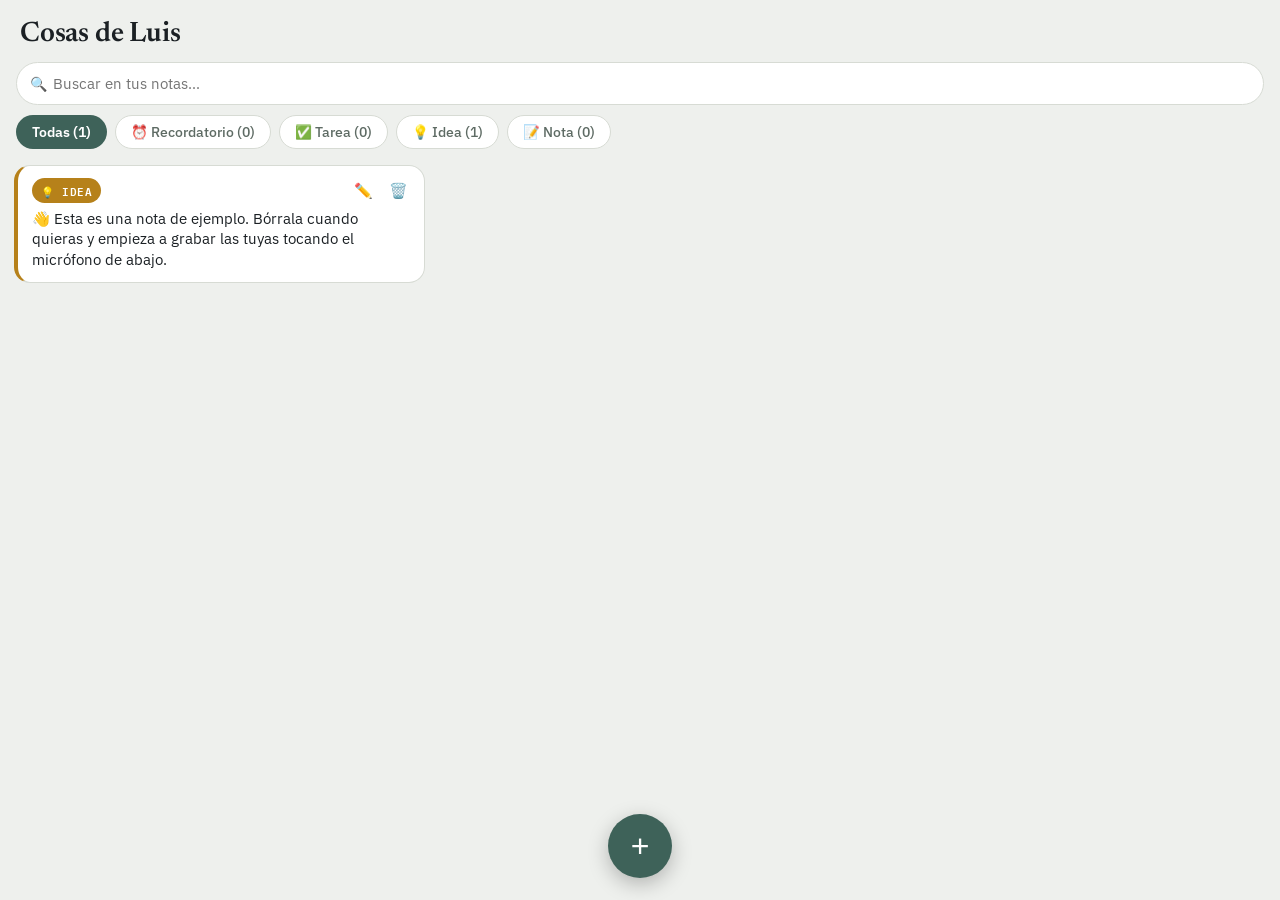
==== commit 3b1b0825: "Mejora el reconocimiento de fecha/hora por voz y quita el timestamp de creación de las tarjetas Co-A" ====
--- a/index.html
+++ b/index.html
@@ -1,4 +1,848 @@
-<!doctype html>
-<html lang="es"><head><meta charset="UTF-8"><meta name="viewport" content="width=device-width,initial-scale=1,viewport-fit=cover"><meta name="theme-color" content="#edf3f7"><meta name="apple-mobile-web-app-capable" content="yes"><meta name="apple-mobile-web-app-title" content="DIARIO"><meta name="description" content="Tus notas, tareas y libretas en un solo lugar."><title>DIARIO</title><link rel="manifest" href="manifest.webmanifest"><link rel="icon" href="icon.svg"><link rel="apple-touch-icon" href="icon-192.png"><link rel="stylesheet" href="style.css?v=12"></head>
-<body><main><section class="welcome"><h1>DIARIO</h1><p id="date"></p></section><label class="search"><span>⌕</span><input id="search" type="search" placeholder="Encuentra cualquier nota o tarea" aria-label="Buscar notas y tareas"></label><section id="content"></section></main><nav aria-label="Navegación principal"><button data-view="home"><svg viewBox="0 0 24 24" aria-hidden="true"><circle cx="12" cy="12" r="8"/><path d="M12 8v8M8 12h8"/></svg><span>Crear</span></button><button data-view="notes"><svg viewBox="0 0 24 24" aria-hidden="true"><rect x="5" y="3" width="14" height="18" rx="2"/><path d="M9 8h6M9 12h6M9 16h4"/></svg><span>Notas</span></button><button data-view="books"><svg viewBox="0 0 24 24" aria-hidden="true"><rect x="5" y="3" width="14" height="18" rx="2"/><path d="M8 3v18M11 8h5"/></svg><span>Libretas</span></button><button data-view="more"><svg viewBox="0 0 24 24" aria-hidden="true"><circle cx="5" cy="12" r="1"/><circle cx="12" cy="12" r="1"/><circle cx="19" cy="12" r="1"/></svg><span>Más</span></button></nav>
-<dialog id="editor"><form id="note-form"><div class="voice-controls"><button type="button" id="dictate" aria-label="Dictar texto" title="Dictar texto" aria-pressed="false"><svg viewBox="0 0 24 24" aria-hidden="true"><rect x="9" y="3" width="6" height="12" rx="3"/><path d="M6 10v2a6 6 0 0 0 12 0v-2M12 18v3M9 21h6"/></svg></button><button type="button" id="keyboard" aria-label="Escribir con teclado" title="Escribir con teclado"><svg viewBox="0 0 24 24" aria-hidden="true"><rect x="2" y="5" width="20" height="14" rx="3"/><path d="M6 9h1m3 0h1m3 0h1m3 0h1M6 12h1m3 0h1m3 0h1m3 0h1M7 16h10"/></svg></button><button type="button" id="record" hidden aria-pressed="false">● Grabar audio</button></div><div class="dialog-head"><button type="button" id="cancel" class="editor-icon" aria-label="Cancelar" title="Cancelar"><span aria-hidden="true">×</span></button><strong id="editor-label">Nueva nota</strong><button class="save editor-icon" type="submit" aria-label="Guardar" title="Guardar"><span aria-hidden="true">✓</span></button></div><input id="title" aria-label="Título" maxlength="200" hidden><select id="book" aria-label="Libreta" hidden></select><label class="reminder-label" id="reminder-fields" hidden>Recordatorio<input id="reminder" type="datetime-local" aria-label="Fecha y hora del recordatorio"></label><button type="button" id="detect-reminder" class="reminder-detect" hidden>Reconocer fecha y hora del texto</button><p id="reminder-status" role="status" class="caption"></p><textarea id="body" aria-label="Contenido"></textarea><p id="voice-status" role="status" aria-live="polite"></p><details id="attachment-options"><summary>Adjuntos</summary><label class="attachment">Adjuntar foto o archivo<input id="attachment" type="file" accept="image/*,application/pdf,audio/*"></label></details><div id="attachments"></div><button type="button" id="delete" class="danger">Eliminar nota</button></form></dialog><input id="import" type="file" accept="application/json,.json" hidden><div id="toast" role="status"></div><script src="app.js"></script></body></html>
+<!doctype html>
+<html lang="es">
+<head>
+<meta charset="utf-8">
+<meta name="viewport" content="width=device-width, initial-scale=1, viewport-fit=cover, user-scalable=no">
+<title>Cosas de Luis</title>
+<meta name="apple-mobile-web-app-capable" content="yes">
+<meta name="apple-mobile-web-app-status-bar-style" content="black-translucent">
+<meta name="apple-mobile-web-app-title" content="Cosas de Luis">
+<meta name="theme-color" content="#15181c">
+<link rel="apple-touch-icon" href="icons/icon-180.png">
+<link rel="manifest" href="manifest.json">
+<link rel="icon" href="icons/icon-192.png">
+<link rel="preconnect" href="https://fonts.googleapis.com">
+<link rel="preconnect" href="https://fonts.gstatic.com" crossorigin>
+<link href="https://fonts.googleapis.com/css2?family=Newsreader:ital,opsz,wght@0,6..72,400;0,6..72,600;1,6..72,500&family=IBM+Plex+Sans:wght@400;500;600;700&family=IBM+Plex+Mono:wght@400;500&display=swap" rel="stylesheet">
+<style>
+  :root{
+    --bg: #EEF0ED;
+    --surface: #FFFFFF;
+    --surface-2: #E4E7E2;
+    --text: #1B2024;
+    --text-dim: #5E6B64;
+    --border: #D7DBD4;
+    --accent: #3E6259;
+    --accent-ink: #FFFFFF;
+    --danger: #C9493A;
+
+    --cat-recordatorio: #D85C4A;
+    --cat-tarea: #3D6FB4;
+    --cat-idea: #B6811A;
+    --cat-nota: #4C8065;
+    --cat-ink: #FFFFFF;
+
+    --radius: 16px;
+    --font-display: "Newsreader", Georgia, "Times New Roman", serif;
+    --font-body: "IBM Plex Sans", -apple-system, BlinkMacSystemFont, sans-serif;
+    --font-mono: "IBM Plex Mono", ui-monospace, SFMono-Regular, Menlo, monospace;
+  }
+  @media (prefers-color-scheme: dark){
+    :root:not([data-theme="light"]){
+      --bg: #15181C;
+      --surface: #1E2227;
+      --surface-2: #262B31;
+      --text: #ECEAE2;
+      --text-dim: #9AA3A0;
+      --border: #333942;
+      --accent: #5FA596;
+      --accent-ink: #0F1512;
+
+      --cat-recordatorio: #E8776A;
+      --cat-tarea: #6FA0E0;
+      --cat-idea: #E0A83E;
+      --cat-nota: #74A98A;
+      --cat-ink: #15181C;
+    }
+  }
+  :root[data-theme="dark"]{
+    --bg: #15181C;
+    --surface: #1E2227;
+    --surface-2: #262B31;
+    --text: #ECEAE2;
+    --text-dim: #9AA3A0;
+    --border: #333942;
+    --accent: #5FA596;
+    --accent-ink: #0F1512;
+
+    --cat-recordatorio: #E8776A;
+    --cat-tarea: #6FA0E0;
+    --cat-idea: #E0A83E;
+    --cat-nota: #74A98A;
+    --cat-ink: #15181C;
+  }
+
+  *{box-sizing:border-box; -webkit-tap-highlight-color: transparent;}
+  html,body{margin:0; padding:0; background:var(--bg); color:var(--text); font-family:var(--font-body); height:100%; overflow-x:hidden;}
+  body{
+    padding-top: env(safe-area-inset-top);
+    padding-bottom: env(safe-area-inset-bottom);
+    display:flex; flex-direction:column; height:100vh;
+  }
+  h1,h2{ font-family:var(--font-display); text-wrap:balance; }
+
+  header{ padding: 20px 20px 8px; flex-shrink:0; }
+  header h1{ margin:0; font-size:28px; font-weight:600; letter-spacing:-0.2px; }
+
+  .search-wrap{ position:relative; margin:6px 16px 0; display:flex; align-items:center; flex-shrink:0; }
+  .search-wrap .search-icon{ position:absolute; left:14px; font-size:14px; color:var(--text-dim); pointer-events:none; }
+  .search-wrap input[type="search"]{
+    width:100%; padding:11px 38px 11px 36px; border-radius:999px; border:1.5px solid var(--border);
+    background:var(--surface); color:var(--text); font-size:14.5px; font-family:var(--font-body);
+    -webkit-appearance:none; appearance:none;
+  }
+  .search-wrap input[type="search"]::-webkit-search-cancel-button{ display:none; }
+  .search-wrap input[type="search"]:focus{ outline:2px solid var(--accent); outline-offset:1px; }
+  .search-clear{
+    position:absolute; right:8px; background:none; border:none; color:var(--text-dim); font-size:13px; padding:6px; cursor:pointer;
+  }
+
+  .filters{
+    display:flex; gap:8px; padding:10px 16px 6px; overflow-x:auto; flex-shrink:0;
+    -webkit-overflow-scrolling:touch; scrollbar-width:none;
+  }
+  .filters::-webkit-scrollbar{display:none;}
+  .chip{
+    flex-shrink:0; padding:7px 15px; border-radius:999px; background:var(--surface);
+    color:var(--text-dim); font-size:13.5px; font-weight:500; border:1.5px solid var(--border);
+    white-space:nowrap; cursor:pointer; user-select:none; transition:transform .15s, background .15s, color .15s;
+    font-variant-numeric: tabular-nums;
+  }
+  .chip.active{ color:var(--cat-ink); border-color:transparent; font-weight:600; }
+  .chip:active{ transform:scale(0.95); }
+
+  main{ flex:1; overflow-y:auto; padding: 10px 14px 150px; -webkit-overflow-scrolling:touch; }
+  .empty{
+    display:flex; flex-direction:column; align-items:center; justify-content:center;
+    height:55%; color:var(--text-dim); text-align:center; gap:10px; padding:0 30px;
+  }
+  .empty .big{font-size:40px;}
+  .empty p{ max-width:28ch; line-height:1.4; }
+
+  .grid{ display:flex; flex-direction:column; gap:10px; }
+  @media (min-width: 700px){ .grid{ display:grid; grid-template-columns: repeat(3,1fr); } }
+
+  .card{
+    background:var(--surface); border:1px solid var(--border); border-radius:var(--radius); padding:12px 14px;
+    position:relative; border-left: 4px solid var(--card-color, var(--accent));
+    display:flex; flex-direction:column; gap:6px;
+    animation: pop .2s ease;
+  }
+  @media (prefers-reduced-motion: reduce){ .card{ animation:none; } }
+  @keyframes pop{ from{ opacity:0; transform:scale(.96); } to{ opacity:1; transform:scale(1); } }
+
+  .card .row-top{ display:flex; align-items:center; justify-content:space-between; gap:8px; }
+  .card .row-left{ display:flex; align-items:center; gap:6px; flex-wrap:wrap; min-width:0; }
+  .card .badge{
+    font-size:10.5px; font-weight:600; padding:3px 9px; flex-shrink:0;
+    border-radius:999px; background:var(--card-color, var(--accent)); color:var(--cat-ink);
+    text-transform:uppercase; letter-spacing:.5px; font-family:var(--font-mono);
+  }
+  .card .when{
+    font-size:11px; font-weight:600; padding:3px 8px; border-radius:999px; flex-shrink:0;
+    background:var(--surface-2); color:var(--text); font-family:var(--font-mono);
+    font-variant-numeric: tabular-nums; display:inline-flex; align-items:center; gap:3px;
+  }
+  .card .when.overdue{ background:var(--danger); color:#fff; }
+  .card .text{ font-size:14.5px; line-height:1.4; white-space:pre-wrap; word-break:break-word; }
+  .card .card-img{ width:100%; max-height:160px; object-fit:cover; border-radius:10px; display:block; }
+  .card .card-doc{ background:var(--surface-2); border:1px solid var(--border); border-radius:10px; padding:8px 10px; font-size:12.5px; font-family:var(--font-mono); }
+  .card .card-link{ background:var(--surface-2); border:1px solid var(--border); border-radius:10px; padding:8px 10px; font-size:12.5px; font-family:var(--font-mono); color:var(--accent); display:block; text-decoration:none; word-break:break-all; }
+  .card .meta{ font-size:11px; color:var(--text-dim); font-family:var(--font-mono); font-variant-numeric: tabular-nums; }
+  .card .actions{ display:flex; gap:12px; flex-shrink:0; }
+  .card .icon-btn{ background:none; border:none; color:var(--text-dim); font-size:15px; padding:2px; cursor:pointer; }
+  .card .icon-btn:active{ color:var(--text); }
+
+  .fab-wrap{
+    position:fixed; bottom:0; left:0; right:0; display:flex; justify-content:center;
+    padding-bottom: calc(22px + env(safe-area-inset-bottom)); pointer-events:none;
+  }
+  .fab-row{ display:flex; align-items:center; gap:18px; pointer-events:auto; }
+  .fab-add{
+    width:64px; height:64px; border-radius:50%; background:var(--accent); color:var(--accent-ink);
+    border:none; font-size:32px; line-height:1; display:flex; align-items:center; justify-content:center;
+    box-shadow: 0 6px 20px rgba(0,0,0,.25); transition: transform .15s;
+  }
+  .fab-add:active{ transform:scale(0.92); }
+
+  .chooser-grid{ display:grid; grid-template-columns: repeat(2, 1fr); gap:10px; margin:16px 0 4px; }
+  .chooser-item{
+    display:flex; flex-direction:column; align-items:center; justify-content:center; gap:8px; width:100%; text-align:center;
+    background:var(--surface-2); border:1px solid var(--border); border-top:4px solid var(--card-color, var(--accent));
+    border-radius:14px; padding:20px 10px; font-size:14.5px; font-weight:600; color:var(--text);
+    font-family:var(--font-body); cursor:pointer;
+  }
+  .chooser-item:active{ transform:scale(0.97); }
+  .chooser-emoji{ font-size:26px; }
+
+  .sheet-header-row{ display:flex; align-items:center; justify-content:space-between; gap:10px; margin-bottom:4px; }
+  .sheet-header-row h2{ margin:0; font-size:20px; font-weight:600; }
+  .sheet-header-actions{ display:flex; align-items:center; gap:8px; flex-shrink:0; }
+  .mic-inline, .attach-inline{
+    width:44px; height:44px; border-radius:50%;
+    border:none; font-size:18px; display:flex; align-items:center; justify-content:center; flex-shrink:0;
+    transition: transform .15s, background .2s;
+  }
+  .mic-inline{ background:var(--accent); color:var(--accent-ink); }
+  .attach-inline{ background:var(--surface-2); color:var(--text); border:1.5px solid var(--border); }
+  .mic-inline.listening{ background:var(--danger); color:#fff; }
+  .mic-inline:active, .attach-inline:active{ transform:scale(0.92); }
+
+  .attachment-preview{ position:relative; margin-top:10px; }
+  .attachment-preview img{ max-width:100%; max-height:180px; border-radius:12px; display:block; border:1px solid var(--border); object-fit:cover; }
+  .attach-doc, .attach-link{
+    background:var(--surface-2); border:1px solid var(--border); border-radius:12px; padding:10px 40px 10px 12px;
+    font-size:13.5px; font-family:var(--font-mono); word-break:break-all;
+  }
+  .attach-link{ color:var(--accent); }
+  .attach-remove{
+    position:absolute; top:8px; right:8px; width:26px; height:26px; border-radius:50%;
+    background:rgba(0,0,0,.55); color:#fff; border:none; font-size:12px; cursor:pointer;
+    display:flex; align-items:center; justify-content:center;
+  }
+
+  .wave{ display:flex; align-items:center; gap:3px; height:20px; }
+  .wave span{ width:3px; border-radius:2px; background:currentColor; height:5px; display:block; }
+  .mic-inline.listening .wave span{ animation: wavebar 0.9s ease-in-out infinite; }
+  .mic-inline.listening .wave span:nth-child(1){ animation-delay:0s; }
+  .mic-inline.listening .wave span:nth-child(2){ animation-delay:.12s; }
+  .mic-inline.listening .wave span:nth-child(3){ animation-delay:.24s; }
+  .mic-inline.listening .wave span:nth-child(4){ animation-delay:.36s; }
+  .mic-inline.listening .wave span:nth-child(5){ animation-delay:.48s; }
+  @keyframes wavebar{ 0%,100%{ height:5px; } 50%{ height:18px; } }
+  @media (prefers-reduced-motion: reduce){ .mic-inline.listening .wave span{ animation:none; height:14px; } }
+
+  .sheet-backdrop{
+    position:fixed; inset:0; background:rgba(0,0,0,.45); display:flex; align-items:flex-end;
+    opacity:0; pointer-events:none; transition:opacity .2s; z-index:50;
+  }
+  .sheet-backdrop.open{ opacity:1; pointer-events:auto; }
+  .sheet{
+    background:var(--surface); width:100%; border-radius:24px 24px 0 0; padding:22px 20px calc(20px + env(safe-area-inset-bottom));
+    transform:translateY(100%); transition:transform .25s ease; max-height:85vh; overflow-y:auto;
+    border-top:1px solid var(--border);
+  }
+  .sheet-backdrop.open .sheet{ transform:translateY(0); }
+  .sheet h2{ margin:0 0 4px; font-size:20px; font-weight:600; }
+  .sheet .status{ color:var(--text-dim); font-size:13px; margin-bottom:14px; font-family:var(--font-mono); }
+  .sheet textarea{
+    width:100%; min-height:90px; background:var(--surface-2); color:var(--text); border:1px solid var(--border);
+    border-radius:14px; padding:14px; font-size:15px; resize:vertical; font-family:var(--font-body);
+  }
+  .sheet textarea:focus{ outline:2px solid var(--accent); outline-offset:1px; }
+  .cat-picker{ display:flex; gap:8px; margin:14px 0; flex-wrap:wrap; }
+  .cat-pick{
+    padding:7px 14px; border-radius:999px; font-size:13px; font-weight:600; cursor:pointer;
+    background:var(--surface-2); color:var(--text-dim); border:1.5px solid var(--border);
+  }
+  .cat-pick.active{ color:var(--cat-ink); border-color:transparent; }
+
+  .reminder-fields{ margin-top:4px; padding-top:10px; border-top:1px dashed var(--border); }
+  .field-label{ display:block; font-size:12px; font-weight:600; color:var(--text-dim); text-transform:uppercase; letter-spacing:.4px; margin-bottom:6px; }
+  .reminder-fields input[type="datetime-local"]{
+    width:100%; background:var(--surface-2); color:var(--text); border:1px solid var(--border);
+    border-radius:12px; padding:11px 12px; font-size:15px; font-family:var(--font-mono);
+  }
+  .alarm-row{ display:flex; align-items:flex-start; gap:10px; margin-top:12px; cursor:pointer; }
+  .alarm-row input[type="checkbox"]{ width:19px; height:19px; margin-top:2px; accent-color:var(--accent); flex-shrink:0; }
+  .alarm-row .alarm-text{ font-size:14px; font-weight:500; }
+  .alarm-caveat{ font-size:12px; color:var(--text-dim); margin:4px 0 0 29px; line-height:1.4; }
+
+  .sheet-actions{ display:flex; gap:10px; margin-top:16px; }
+  .btn{ flex:1; padding:14px; border-radius:14px; border:none; font-size:15px; font-weight:600; cursor:pointer; font-family:var(--font-body); }
+  .btn:focus-visible{ outline:2px solid var(--accent); outline-offset:2px; }
+  .btn.primary{ background:var(--accent); color:var(--accent-ink); }
+  .btn.ghost{ background:var(--surface-2); color:var(--text); }
+</style>
+</head>
+<body>
+
+<header>
+  <h1>Cosas de Luis</h1>
+</header>
+
+<div class="search-wrap">
+  <span class="search-icon">🔍</span>
+  <input type="search" id="searchInput" placeholder="Buscar en tus notas…" autocomplete="off" autocorrect="off" spellcheck="false">
+  <button class="search-clear" id="searchClear" hidden aria-label="Borrar búsqueda">✕</button>
+</div>
+
+<div class="filters" id="filters"></div>
+
+<main id="main">
+  <div class="grid" id="grid"></div>
+</main>
+
+<div class="fab-wrap">
+  <div class="fab-row">
+    <button class="fab-add" id="btnAdd" title="Añadir" aria-label="Añadir">+</button>
+  </div>
+</div>
+
+<div class="sheet-backdrop" id="chooserBackdrop">
+  <div class="sheet">
+    <h2>¿Qué quieres añadir?</h2>
+    <div class="chooser-grid" id="chooserGrid"></div>
+    <div class="sheet-actions">
+      <button class="btn ghost" id="btnChooserCancel">Cancelar</button>
+    </div>
+  </div>
+</div>
+
+<div class="sheet-backdrop" id="backdrop">
+  <div class="sheet">
+    <div class="sheet-header-row">
+      <h2 id="sheetTitle">Nueva nota</h2>
+      <div class="sheet-header-actions">
+        <button class="attach-inline" id="btnAttach" title="Adjuntar" aria-label="Adjuntar">📎</button>
+        <button class="mic-inline" id="btnMicInline" title="Dictar" aria-label="Dictar">
+          <span id="micGlyph">🎤</span>
+          <span class="wave" id="micWave" hidden><span></span><span></span><span></span><span></span><span></span></span>
+        </button>
+      </div>
+    </div>
+    <div class="status" id="status">Toca el micrófono y habla…</div>
+    <textarea id="draftText" placeholder="Escribe o dicta aquí tu nota…"></textarea>
+    <div class="attachment-preview" id="attachmentPreview" hidden></div>
+    <div class="cat-picker" id="catPicker"></div>
+
+    <div class="reminder-fields" id="reminderFields" hidden>
+      <span class="field-label">¿Cuándo?</span>
+      <input type="datetime-local" id="draftTime">
+      <label class="alarm-row" for="draftAlarm">
+        <input type="checkbox" id="draftAlarm">
+        <span>
+          <span class="alarm-text">🔔 Avisarme con una notificación</span>
+          <div class="alarm-caveat">Funciona mientras tengas la app abierta o reciente en el multitarea. iOS no garantiza avisos si la cierras del todo — si la pasas, la verás marcada como vencida al volver a abrir.</div>
+        </span>
+      </label>
+    </div>
+
+    <div class="sheet-actions">
+      <button class="btn ghost" id="btnCancel">Cancelar</button>
+      <button class="btn primary" id="btnSave">Guardar</button>
+    </div>
+  </div>
+</div>
+
+<div class="sheet-backdrop" id="attachBackdrop" style="z-index:60;">
+  <div class="sheet">
+    <h2>Adjuntar</h2>
+    <div class="chooser-grid">
+      <button type="button" class="chooser-item" id="tileCamera" style="--card-color:var(--accent)"><span class="chooser-emoji">📷</span><span>Foto</span></button>
+      <button type="button" class="chooser-item" id="tileImage" style="--card-color:var(--accent)"><span class="chooser-emoji">🖼️</span><span>Imagen</span></button>
+      <button type="button" class="chooser-item" id="tileDoc" style="--card-color:var(--accent)"><span class="chooser-emoji">📄</span><span>Documento</span></button>
+      <button type="button" class="chooser-item" id="tileLink" style="--card-color:var(--accent)"><span class="chooser-emoji">🔗</span><span>Enlace</span></button>
+    </div>
+    <div class="sheet-actions">
+      <button class="btn ghost" id="btnAttachCancel">Cancelar</button>
+    </div>
+  </div>
+</div>
+<input type="file" id="fileCamera" accept="image/*" capture="environment" hidden>
+<input type="file" id="fileImage" accept="image/*" hidden>
+<input type="file" id="fileDoc" accept=".pdf,.doc,.docx,.txt,.rtf,.csv,.xlsx,.xls,.ppt,.pptx,application/pdf" hidden>
+
+<script>
+const CATEGORIES = {
+  recordatorio: { label: "Recordatorio", varName: "--cat-recordatorio", emoji: "⏰", newTitle: "Nuevo recordatorio", editTitle: "Editar recordatorio" },
+  tarea:        { label: "Tarea",        varName: "--cat-tarea",        emoji: "✅", newTitle: "Nueva tarea",        editTitle: "Editar tarea" },
+  idea:         { label: "Idea",         varName: "--cat-idea",         emoji: "💡", newTitle: "Nueva idea",         editTitle: "Editar idea" },
+  nota:         { label: "Nota",         varName: "--cat-nota",         emoji: "📝", newTitle: "Nueva nota",         editTitle: "Editar nota" },
+};
+const CAT_ORDER = ["recordatorio","tarea","idea","nota"];
+
+const MONTH_NAMES = { enero:0, febrero:1, marzo:2, abril:3, mayo:4, junio:5, julio:6, agosto:7, septiembre:8, setiembre:8, octubre:9, noviembre:10, diciembre:11 };
+const WEEKDAY_NAMES = { "domingo":0, "lunes":1, "martes":2, "miércoles":3, "miercoles":3, "jueves":4, "viernes":5, "sábado":6, "sabado":6 };
+
+function guessDateTime(text){
+  const t = text.toLowerCase();
+  const now = new Date();
+  const d = new Date(now);
+  let hasDay = false;
+
+  // Fecha completa dicha por voz: "el 15 de noviembre", "15 de noviembre de 2026"
+  const monthNamesRx = Object.keys(MONTH_NAMES).join('|');
+  const dateMatch = t.match(new RegExp('\\b(\\d{1,2})\\s+de\\s+(' + monthNamesRx + ')(?:\\s+de\\s+(\\d{4}))?\\b'));
+  if (dateMatch){
+    const day = parseInt(dateMatch[1], 10);
+    const month = MONTH_NAMES[dateMatch[2]];
+    let year = dateMatch[3] ? parseInt(dateMatch[3], 10) : now.getFullYear();
+    if (!dateMatch[3]){
+      const candidate = new Date(year, month, day);
+      const today = new Date(now.getFullYear(), now.getMonth(), now.getDate());
+      if (candidate < today) year += 1;
+    }
+    d.setFullYear(year, month, day);
+    hasDay = true;
+  } else if (/\bmañana\b/.test(t)){
+    d.setDate(d.getDate() + 1);
+    hasDay = true;
+  } else {
+    for (const name in WEEKDAY_NAMES){
+      if (t.includes(name)){
+        const target = WEEKDAY_NAMES[name];
+        let diff = (target - d.getDay() + 7) % 7;
+        if (diff === 0) diff = 7;
+        d.setDate(d.getDate() + diff);
+        hasDay = true;
+        break;
+      }
+    }
+  }
+
+  // Hora dicha por voz: "a las 18:00", "a las 9 y media", "a las 6 de la tarde"
+  const hourMatch = t.match(/a las (\d{1,2})(?::(\d{2}))?(\s+y\s+media)?/);
+  if (hourMatch){
+    let hour = parseInt(hourMatch[1], 10);
+    let minute = hourMatch[2] ? parseInt(hourMatch[2], 10) : (hourMatch[3] ? 30 : 0);
+    if (hour < 12 && /\b(tarde|noche)\b/.test(t)) hour += 12;
+    d.setHours(hour, minute, 0, 0);
+    return d;
+  }
+  if (hasDay){
+    d.setHours(9, 0, 0, 0);
+    return d;
+  }
+  return null;
+}
+
+function toLocalInputValue(d){
+  const pad = n => String(n).padStart(2,'0');
+  return `${d.getFullYear()}-${pad(d.getMonth()+1)}-${pad(d.getDate())}T${pad(d.getHours())}:${pad(d.getMinutes())}`;
+}
+
+const STORAGE_KEY = "notas-habladas-v2";
+let notes = JSON.parse(localStorage.getItem(STORAGE_KEY) || "null");
+if (notes === null){
+  notes = [{
+    id: "onboarding-1",
+    text: "👋 Esta es una nota de ejemplo. Bórrala cuando quieras y empieza a grabar las tuyas tocando el micrófono de abajo.",
+    category: "idea",
+    ts: Date.now()
+  }];
+}
+let activeFilter = "todas";
+let searchQuery = "";
+let draftCategory = "nota";
+let draftAttachment = null;
+let editingId = null;
+let draftTimeTouched = false;
+
+const DIACRITICS_RX = new RegExp('[' + String.fromCharCode(0x0300) + '-' + String.fromCharCode(0x036f) + ']', 'g');
+const normalize = s => s.toLowerCase().normalize('NFD').replace(DIACRITICS_RX, '');
+const escapeHtml = s => String(s).replace(/[&<>"']/g, c => ({'&':'&amp;','<':'&lt;','>':'&gt;','"':'&quot;',"'":'&#39;'}[c]));
+
+function save(){ localStorage.setItem(STORAGE_KEY, JSON.stringify(notes)); }
+
+function fmtWhen(ts){
+  const d = new Date(ts);
+  const now = new Date();
+  const time = d.toLocaleTimeString('es-ES', { hour:'2-digit', minute:'2-digit' });
+  const sameDay = d.toDateString() === now.toDateString();
+  const tomorrow = new Date(now); tomorrow.setDate(now.getDate()+1);
+  if (sameDay) return time;
+  if (d.toDateString() === tomorrow.toDateString()) return "mañana " + time;
+  return d.toLocaleDateString('es-ES', { day:'2-digit', month:'short' }) + " " + time;
+}
+
+function renderFilters(){
+  const el = document.getElementById('filters');
+  el.innerHTML = "";
+  const all = document.createElement('div');
+  all.className = 'chip' + (activeFilter === 'todas' ? ' active' : '');
+  all.textContent = `Todas (${notes.length})`;
+  if (activeFilter === 'todas'){ all.style.background = 'var(--accent)'; all.style.color = 'var(--accent-ink)'; }
+  all.onclick = () => { activeFilter = 'todas'; renderAll(); };
+  el.appendChild(all);
+
+  CAT_ORDER.forEach(key => {
+    const cat = CATEGORIES[key];
+    const count = notes.filter(n => n.category === key).length;
+    const chip = document.createElement('div');
+    chip.className = 'chip' + (activeFilter === key ? ' active' : '');
+    chip.textContent = `${cat.emoji} ${cat.label} (${count})`;
+    if (activeFilter === key) chip.style.background = `var(${cat.varName})`;
+    chip.onclick = () => { activeFilter = key; renderAll(); };
+    el.appendChild(chip);
+  });
+}
+
+function renderCardAttachment(a){
+  if (!a) return '';
+  if (a.type === 'image') return `<img class="card-img" src="${a.dataUrl}" alt="">`;
+  if (a.type === 'document') return `<div class="card-doc">📄 ${escapeHtml(a.name)}</div>`;
+  if (a.type === 'link') return `<a class="card-link" href="${escapeHtml(a.url)}" target="_blank" rel="noopener">🔗 ${escapeHtml(a.url)}</a>`;
+  return '';
+}
+
+function renderGrid(){
+  const grid = document.getElementById('grid');
+  const main = document.getElementById('main');
+  let list = activeFilter === 'todas' ? notes : notes.filter(n => n.category === activeFilter);
+  if (searchQuery){
+    list = list.filter(n =>
+      normalize(n.text).includes(searchQuery) ||
+      normalize(CATEGORIES[n.category].label).includes(searchQuery)
+    );
+  }
+  list = list.slice().sort((a,b) => b.ts - a.ts);
+
+  if (list.length === 0){
+    grid.style.display = 'none';
+    let empty = main.querySelector('.empty');
+    if (!empty){
+      empty = document.createElement('div');
+      empty.className = 'empty';
+      main.appendChild(empty);
+    }
+    if (searchQuery){
+      empty.innerHTML = `<div class="big">🔍</div><p>Ninguna nota coincide con "${searchInput.value.trim()}".</p>`;
+    } else if (activeFilter !== 'todas'){
+      empty.innerHTML = `<div class="big">${CATEGORIES[activeFilter].emoji}</div><p>Todavía no hay notas en ${CATEGORIES[activeFilter].label.toLowerCase()}.</p>`;
+    } else {
+      empty.innerHTML = `<div class="big">🗒️</div><p>Todavía no hay notas aquí. Toca el micrófono y di algo.</p>`;
+    }
+    return;
+  }
+  const empty = main.querySelector('.empty');
+  if (empty) empty.remove();
+  grid.style.display = '';
+
+  grid.innerHTML = "";
+  list.forEach(n => {
+    const cat = CATEGORIES[n.category];
+    const isOverdue = n.category === 'recordatorio' && n.remindAt && n.remindAt < Date.now();
+    const whenPill = (n.category === 'recordatorio' && n.remindAt)
+      ? `<span class="when${isOverdue ? ' overdue' : ''}">⏰ ${fmtWhen(n.remindAt)}${n.alarmEnabled ? ' 🔔' : ''}</span>`
+      : '';
+    const card = document.createElement('div');
+    card.className = 'card';
+    card.style.setProperty('--card-color', `var(${cat.varName})`);
+    card.innerHTML = `
+      <div class="row-top">
+        <div class="row-left">
+          <span class="badge">${cat.emoji} ${cat.label}</span>
+          ${whenPill}
+        </div>
+        <span class="actions">
+          <button class="icon-btn" data-act="edit" aria-label="Editar">✏️</button>
+          <button class="icon-btn" data-act="del" aria-label="Eliminar">🗑️</button>
+        </span>
+      </div>
+      ${renderCardAttachment(n.attachment)}
+      ${n.text ? `<div class="text"></div>` : ''}
+    `;
+    const textEl = card.querySelector('.text');
+    if (textEl) textEl.textContent = n.text;
+    card.querySelector('[data-act="del"]').onclick = (e) => {
+      e.stopPropagation();
+      notes = notes.filter(x => x.id !== n.id);
+      save(); renderAll();
+    };
+    card.querySelector('[data-act="edit"]').onclick = (e) => {
+      e.stopPropagation();
+      openSheet(n);
+    };
+    grid.appendChild(card);
+  });
+}
+
+// ---- Alarmas / notificaciones ----
+let alarmTimeouts = {};
+function clearAlarmTimeouts(){
+  Object.values(alarmTimeouts).forEach(id => clearTimeout(id));
+  alarmTimeouts = {};
+}
+function scheduleAlarms(){
+  clearAlarmTimeouts();
+  if (!('Notification' in window) || Notification.permission !== 'granted') return;
+  const now = Date.now();
+  notes.forEach(n => {
+    if (n.category === 'recordatorio' && n.alarmEnabled && n.remindAt && !n.notified){
+      const delay = n.remindAt - now;
+      if (delay > 0 && delay < 7*24*60*60*1000){
+        alarmTimeouts[n.id] = setTimeout(() => {
+          try { new Notification('⏰ Recordatorio', { body: n.text, tag: n.id }); } catch(e){}
+          n.notified = true; save(); renderAll();
+        }, delay);
+      }
+    }
+  });
+}
+
+function renderAll(){ renderFilters(); renderGrid(); scheduleAlarms(); }
+
+// ---- Búsqueda ----
+const searchInput = document.getElementById('searchInput');
+const searchClear = document.getElementById('searchClear');
+searchInput.addEventListener('input', () => {
+  searchQuery = normalize(searchInput.value.trim());
+  searchClear.hidden = searchInput.value.length === 0;
+  renderGrid();
+});
+searchClear.onclick = () => {
+  searchInput.value = "";
+  searchQuery = "";
+  searchClear.hidden = true;
+  renderGrid();
+  searchInput.focus();
+};
+
+// ---- Sheet (crear/editar) ----
+const backdrop = document.getElementById('backdrop');
+const draftText = document.getElementById('draftText');
+const statusEl = document.getElementById('status');
+const catPicker = document.getElementById('catPicker');
+const reminderFields = document.getElementById('reminderFields');
+const draftTimeInput = document.getElementById('draftTime');
+const draftAlarmInput = document.getElementById('draftAlarm');
+
+function syncReminderFieldsVisibility(){
+  reminderFields.hidden = draftCategory !== 'recordatorio';
+}
+
+function renderCatPicker(){
+  catPicker.innerHTML = "";
+  CAT_ORDER.forEach(key => {
+    const cat = CATEGORIES[key];
+    const el = document.createElement('div');
+    el.className = 'cat-pick' + (draftCategory === key ? ' active' : '');
+    if (draftCategory === key) el.style.background = `var(${cat.varName})`;
+    el.textContent = `${cat.emoji} ${cat.label}`;
+    el.onclick = () => { draftCategory = key; renderCatPicker(); syncReminderFieldsVisibility(); updateSheetTitle(); maybeGuessTime(); };
+    catPicker.appendChild(el);
+  });
+}
+
+function updateSheetTitle(){
+  const cat = CATEGORIES[draftCategory];
+  document.getElementById('sheetTitle').textContent = cat.emoji + ' ' + (editingId ? cat.editTitle : cat.newTitle);
+}
+
+function maybeGuessTime(){
+  if (draftCategory === 'recordatorio' && !draftTimeTouched){
+    const guess = guessDateTime(draftText.value);
+    if (guess) draftTimeInput.value = toLocalInputValue(guess);
+  }
+}
+
+function renderAttachmentPreview(){
+  const box = document.getElementById('attachmentPreview');
+  if (!draftAttachment){ box.hidden = true; box.innerHTML = ''; return; }
+  box.hidden = false;
+  let inner = '';
+  if (draftAttachment.type === 'image'){
+    inner = `<img src="${draftAttachment.dataUrl}" alt="">`;
+  } else if (draftAttachment.type === 'document'){
+    inner = `<div class="attach-doc">📄 ${escapeHtml(draftAttachment.name)}</div>`;
+  } else if (draftAttachment.type === 'link'){
+    inner = `<div class="attach-link">🔗 ${escapeHtml(draftAttachment.url)}</div>`;
+  }
+  box.innerHTML = inner + `<button type="button" class="attach-remove" id="attachRemove" aria-label="Quitar adjunto">✕</button>`;
+  document.getElementById('attachRemove').onclick = () => { draftAttachment = null; renderAttachmentPreview(); };
+}
+
+function openSheet(existing, forcedCategory){
+  editingId = existing ? existing.id : null;
+  draftText.value = existing ? existing.text : "";
+  draftCategory = existing ? existing.category : (forcedCategory || "nota");
+  draftAttachment = existing ? (existing.attachment || null) : null;
+  draftTimeTouched = !!existing;
+  draftTimeInput.value = (existing && existing.remindAt) ? toLocalInputValue(new Date(existing.remindAt)) : "";
+  draftAlarmInput.checked = existing ? !!existing.alarmEnabled : false;
+  statusEl.textContent = existing ? "Puedes editar el texto o dictar para añadir más." : "Dicta o escribe el contenido.";
+  updateSheetTitle();
+  renderCatPicker();
+  syncReminderFieldsVisibility();
+  renderAttachmentPreview();
+  maybeGuessTime();
+  backdrop.classList.add('open');
+}
+function closeSheet(){
+  backdrop.classList.remove('open');
+  if (recognizing) stopRecognition();
+}
+
+// ---- Selector de tipo (chooser) ----
+const chooserBackdrop = document.getElementById('chooserBackdrop');
+function renderChooser(){
+  const grid = document.getElementById('chooserGrid');
+  grid.innerHTML = "";
+  CAT_ORDER.forEach(key => {
+    const cat = CATEGORIES[key];
+    const btn = document.createElement('button');
+    btn.className = 'chooser-item';
+    btn.style.setProperty('--card-color', `var(${cat.varName})`);
+    btn.innerHTML = `<span class="chooser-emoji">${cat.emoji}</span><span>${cat.label}</span>`;
+    btn.onclick = () => { closeChooser(); openSheet(null, key); };
+    grid.appendChild(btn);
+  });
+  const attachTile = document.createElement('button');
+  attachTile.className = 'chooser-item';
+  attachTile.style.setProperty('--card-color', 'var(--accent)');
+  attachTile.innerHTML = `<span class="chooser-emoji">📎</span><span>Adjuntar</span>`;
+  attachTile.onclick = () => { closeChooser(); openSheet(null, 'nota'); openAttachChooser(); };
+  grid.appendChild(attachTile);
+}
+function openChooser(){ renderChooser(); chooserBackdrop.classList.add('open'); }
+function closeChooser(){ chooserBackdrop.classList.remove('open'); }
+
+document.getElementById('btnAdd').onclick = openChooser;
+document.getElementById('btnChooserCancel').onclick = closeChooser;
+chooserBackdrop.addEventListener('click', (e) => { if (e.target === chooserBackdrop) closeChooser(); });
+
+// ---- Adjuntar (imagen, foto, documento, enlace) ----
+const attachBackdrop = document.getElementById('attachBackdrop');
+function openAttachChooser(){ attachBackdrop.classList.add('open'); }
+function closeAttachChooser(){ attachBackdrop.classList.remove('open'); }
+document.getElementById('btnAttach').onclick = openAttachChooser;
+document.getElementById('btnAttachCancel').onclick = closeAttachChooser;
+attachBackdrop.addEventListener('click', (e) => { if (e.target === attachBackdrop) closeAttachChooser(); });
+
+function handleFile(file, kind){
+  if (!file) return;
+  const MAX = 4 * 1024 * 1024;
+  if (file.size > MAX){
+    alert('El archivo es demasiado grande para guardarlo en el dispositivo (máx. 4 MB).');
+    return;
+  }
+  const reader = new FileReader();
+  reader.onload = () => {
+    draftAttachment = { type: kind, name: file.name, mime: file.type, dataUrl: reader.result };
+    closeAttachChooser();
+    renderAttachmentPreview();
+  };
+  reader.readAsDataURL(file);
+}
+function addLinkAttachment(){
+  closeAttachChooser();
+  const url = prompt('Pega o escribe el enlace:');
+  if (!url) return;
+  let normalized = url.trim();
+  if (!/^https?:\/\//i.test(normalized)) normalized = 'https://' + normalized;
+  draftAttachment = { type: 'link', url: normalized };
+  renderAttachmentPreview();
+}
+
+document.getElementById('tileCamera').onclick = () => document.getElementById('fileCamera').click();
+document.getElementById('tileImage').onclick = () => document.getElementById('fileImage').click();
+document.getElementById('tileDoc').onclick = () => document.getElementById('fileDoc').click();
+document.getElementById('tileLink').onclick = addLinkAttachment;
+
+document.getElementById('fileCamera').addEventListener('change', e => { handleFile(e.target.files[0], 'image'); e.target.value=''; });
+document.getElementById('fileImage').addEventListener('change', e => { handleFile(e.target.files[0], 'image'); e.target.value=''; });
+document.getElementById('fileDoc').addEventListener('change', e => { handleFile(e.target.files[0], 'document'); e.target.value=''; });
+
+document.getElementById('btnCancel').onclick = closeSheet;
+document.getElementById('btnSave').onclick = () => {
+  const text = draftText.value.trim();
+  if (!text && !draftAttachment) { closeSheet(); return; }
+  const remindAt = (draftCategory === 'recordatorio' && draftTimeInput.value) ? new Date(draftTimeInput.value).getTime() : null;
+  const alarmEnabled = draftCategory === 'recordatorio' && !!remindAt && draftAlarmInput.checked;
+  if (editingId){
+    const n = notes.find(x => x.id === editingId);
+    n.text = text; n.category = draftCategory; n.remindAt = remindAt; n.alarmEnabled = alarmEnabled; n.notified = false; n.attachment = draftAttachment;
+  } else {
+    notes.push({ id: Date.now() + '-' + Math.random().toString(36).slice(2), text, category: draftCategory, ts: Date.now(), remindAt, alarmEnabled, notified: false, attachment: draftAttachment });
+  }
+  save();
+  closeSheet();
+  renderAll();
+};
+draftText.addEventListener('input', maybeGuessTime);
+draftTimeInput.addEventListener('input', () => { draftTimeTouched = true; });
+draftAlarmInput.addEventListener('change', async () => {
+  if (draftAlarmInput.checked){
+    if (!('Notification' in window)){
+      alert('Tu navegador no soporta notificaciones.');
+      draftAlarmInput.checked = false;
+      return;
+    }
+    if (Notification.permission !== 'granted'){
+      const perm = await Notification.requestPermission();
+      if (perm !== 'granted') draftAlarmInput.checked = false;
+    }
+  }
+});
+
+// ---- Reconocimiento de voz ----
+const SpeechRecognition = window.SpeechRecognition || window.webkitSpeechRecognition;
+let recognition = null;
+let recognizing = false;
+const btnMic = document.getElementById('btnMicInline');
+const micGlyph = document.getElementById('micGlyph');
+const micWave = document.getElementById('micWave');
+
+if (SpeechRecognition){
+  recognition = new SpeechRecognition();
+  recognition.lang = 'es-ES';
+  recognition.continuous = false;
+  recognition.interimResults = true;
+
+  recognition.onresult = (e) => {
+    let finalText = draftText.dataset.base || "";
+    let interim = "";
+    for (let i = e.resultIndex; i < e.results.length; i++){
+      const chunk = e.results[i][0].transcript;
+      if (e.results[i].isFinal) finalText += chunk;
+      else interim += chunk;
+    }
+    draftText.dataset.base = finalText;
+    draftText.value = (finalText + interim).trim();
+    draftText.dispatchEvent(new Event('input'));
+  };
+  recognition.onend = () => {
+    recognizing = false;
+    btnMic.classList.remove('listening');
+    micGlyph.hidden = false; micWave.hidden = true;
+    statusEl.textContent = "Puedes editar el texto antes de guardar.";
+  };
+  recognition.onerror = (e) => {
+    recognizing = false;
+    btnMic.classList.remove('listening');
+    micGlyph.hidden = false; micWave.hidden = true;
+    if (e.error === 'not-allowed' || e.error === 'service-not-allowed'){
+      statusEl.textContent = "⚠️ Permiso de micrófono denegado. Revisa Ajustes > Safari.";
+    } else if (e.error === 'no-speech'){
+      statusEl.textContent = "No se detectó voz. Inténtalo de nuevo.";
+    } else {
+      statusEl.textContent = "Error de reconocimiento: " + e.error;
+    }
+  };
+} else {
+  btnMic.title = "Dictado no soportado en este navegador, usa el teclado";
+}
+
+function startRecognition(){
+  if (!recognition) { statusEl.textContent = "Tu navegador no soporta dictado. Escribe la nota."; return; }
+  draftText.dataset.base = draftText.value ? draftText.value + " " : "";
+  recognizing = true;
+  btnMic.classList.add('listening');
+  micGlyph.hidden = true; micWave.hidden = false;
+  statusEl.textContent = "🎙️ Escuchando…";
+  try { recognition.start(); } catch(err){ /* already started */ }
+}
+function stopRecognition(){
+  recognizing = false;
+  btnMic.classList.remove('listening');
+  micGlyph.hidden = false; micWave.hidden = true;
+  try { recognition && recognition.stop(); } catch(err){}
+}
+
+btnMic.onclick = () => {
+  if (recognizing) stopRecognition();
+  else startRecognition();
+};
+
+// ---- Service worker ----
+if ('serviceWorker' in navigator){
+  window.addEventListener('load', () => {
+    navigator.serviceWorker.register('service-worker.js').catch(()=>{});
+  });
+}
+
+renderAll();
+</script>
+</body>
+</html>
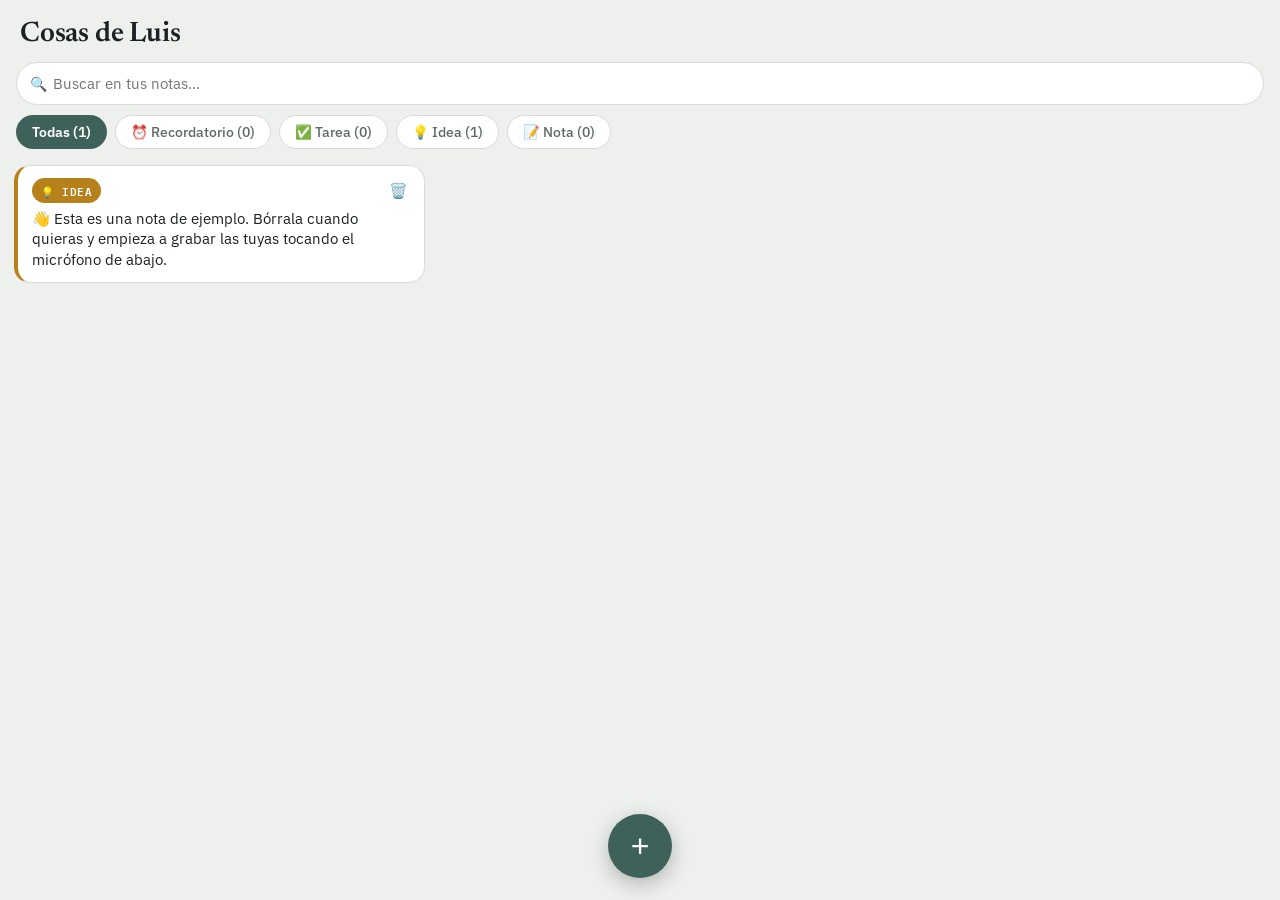
==== commit f7f341f7: "Limpia la frase de fecha/hora del texto del recordatorio y simplifica la tarjeta - extractDateTime a" ====
--- a/index.html
+++ b/index.html
@@ -125,9 +125,10 @@
   .card{
     background:var(--surface); border:1px solid var(--border); border-radius:var(--radius); padding:12px 14px;
     position:relative; border-left: 4px solid var(--card-color, var(--accent));
-    display:flex; flex-direction:column; gap:6px;
+    display:flex; flex-direction:column; gap:6px; cursor:pointer;
     animation: pop .2s ease;
   }
+  .card:active{ transform:scale(0.99); }
   @media (prefers-reduced-motion: reduce){ .card{ animation:none; } }
   @keyframes pop{ from{ opacity:0; transform:scale(.96); } to{ opacity:1; transform:scale(1); } }
 
@@ -226,16 +227,10 @@
   .sheet h2{ margin:0 0 4px; font-size:20px; font-weight:600; }
   .sheet .status{ color:var(--text-dim); font-size:13px; margin-bottom:14px; font-family:var(--font-mono); }
   .sheet textarea{
-    width:100%; min-height:90px; background:var(--surface-2); color:var(--text); border:1px solid var(--border);
+    width:100%; min-height:220px; background:var(--surface-2); color:var(--text); border:1px solid var(--border);
     border-radius:14px; padding:14px; font-size:15px; resize:vertical; font-family:var(--font-body);
   }
   .sheet textarea:focus{ outline:2px solid var(--accent); outline-offset:1px; }
-  .cat-picker{ display:flex; gap:8px; margin:14px 0; flex-wrap:wrap; }
-  .cat-pick{
-    padding:7px 14px; border-radius:999px; font-size:13px; font-weight:600; cursor:pointer;
-    background:var(--surface-2); color:var(--text-dim); border:1.5px solid var(--border);
-  }
-  .cat-pick.active{ color:var(--cat-ink); border-color:transparent; }
 
   .reminder-fields{ margin-top:4px; padding-top:10px; border-top:1px dashed var(--border); }
   .field-label{ display:block; font-size:12px; font-weight:600; color:var(--text-dim); text-transform:uppercase; letter-spacing:.4px; margin-bottom:6px; }
@@ -294,6 +289,7 @@
     <div class="sheet-header-row">
       <h2 id="sheetTitle">Nueva nota</h2>
       <div class="sheet-header-actions">
+        <button class="attach-inline" id="btnEdit" title="Modificar texto" aria-label="Modificar texto" hidden>✏️</button>
         <button class="attach-inline" id="btnAttach" title="Adjuntar" aria-label="Adjuntar">📎</button>
         <button class="mic-inline" id="btnMicInline" title="Dictar" aria-label="Dictar">
           <span id="micGlyph">🎤</span>
@@ -304,7 +300,6 @@
     <div class="status" id="status">Toca el micrófono y habla…</div>
     <textarea id="draftText" placeholder="Escribe o dicta aquí tu nota…"></textarea>
     <div class="attachment-preview" id="attachmentPreview" hidden></div>
-    <div class="cat-picker" id="catPicker"></div>
 
     <div class="reminder-fields" id="reminderFields" hidden>
       <span class="field-label">¿Cuándo?</span>
@@ -355,56 +350,77 @@
 const MONTH_NAMES = { enero:0, febrero:1, marzo:2, abril:3, mayo:4, junio:5, julio:6, agosto:7, septiembre:8, setiembre:8, octubre:9, noviembre:10, diciembre:11 };
 const WEEKDAY_NAMES = { "domingo":0, "lunes":1, "martes":2, "miércoles":3, "miercoles":3, "jueves":4, "viernes":5, "sábado":6, "sabado":6 };
 
-function guessDateTime(text){
-  const t = text.toLowerCase();
+function stripMatch(text, match){
+  if (!match) return text;
+  return (text.slice(0, match.index) + text.slice(match.index + match[0].length))
+    .replace(/\s{2,}/g, ' ')
+    .replace(/\s+([,.;:])/g, '$1')
+    .trim();
+}
+
+// Analiza el texto dictado: si contiene una fecha y/o una hora, las extrae
+// (incluida la frase que las nombra, p.ej. "día 20 de octubre a las 12 30")
+// y devuelve tanto la fecha resultante como el texto sin esa frase.
+function extractDateTime(text){
   const now = new Date();
   const d = new Date(now);
-  let hasDay = false;
-
-  // Fecha completa dicha por voz: "el 15 de noviembre", "15 de noviembre de 2026"
+  let hasDate = false;
+  let working = text;
+
   const monthNamesRx = Object.keys(MONTH_NAMES).join('|');
-  const dateMatch = t.match(new RegExp('\\b(\\d{1,2})\\s+de\\s+(' + monthNamesRx + ')(?:\\s+de\\s+(\\d{4}))?\\b'));
+  const dateRx = new RegExp('(el\\s+d[ií]a\\s+|el\\s+|d[ií]a\\s+)?(\\d{1,2})\\s+de\\s+(' + monthNamesRx + ')(\\s+de\\s+(\\d{4}))?', 'i');
+  const weekdayNamesRx = Object.keys(WEEKDAY_NAMES).join('|');
+  const weekdayRx = new RegExp('(el\\s+)?(' + weekdayNamesRx + ')', 'i');
+
+  const dateMatch = working.match(dateRx);
   if (dateMatch){
-    const day = parseInt(dateMatch[1], 10);
-    const month = MONTH_NAMES[dateMatch[2]];
-    let year = dateMatch[3] ? parseInt(dateMatch[3], 10) : now.getFullYear();
-    if (!dateMatch[3]){
+    const day = parseInt(dateMatch[2], 10);
+    const month = MONTH_NAMES[dateMatch[3].toLowerCase()];
+    let year = dateMatch[5] ? parseInt(dateMatch[5], 10) : now.getFullYear();
+    if (!dateMatch[5]){
       const candidate = new Date(year, month, day);
       const today = new Date(now.getFullYear(), now.getMonth(), now.getDate());
       if (candidate < today) year += 1;
     }
     d.setFullYear(year, month, day);
-    hasDay = true;
-  } else if (/\bmañana\b/.test(t)){
-    d.setDate(d.getDate() + 1);
-    hasDay = true;
+    hasDate = true;
+    working = stripMatch(working, dateMatch);
   } else {
-    for (const name in WEEKDAY_NAMES){
-      if (t.includes(name)){
-        const target = WEEKDAY_NAMES[name];
+    const tomorrowMatch = working.match(/mañana/i);
+    if (tomorrowMatch){
+      d.setDate(d.getDate() + 1);
+      hasDate = true;
+      working = stripMatch(working, tomorrowMatch);
+    } else {
+      const weekdayMatch = working.match(weekdayRx);
+      if (weekdayMatch){
+        const target = WEEKDAY_NAMES[weekdayMatch[2].toLowerCase()];
         let diff = (target - d.getDay() + 7) % 7;
         if (diff === 0) diff = 7;
         d.setDate(d.getDate() + diff);
-        hasDay = true;
-        break;
+        hasDate = true;
+        working = stripMatch(working, weekdayMatch);
       }
     }
   }
 
-  // Hora dicha por voz: "a las 18:00", "a las 9 y media", "a las 6 de la tarde"
-  const hourMatch = t.match(/a las (\d{1,2})(?::(\d{2}))?(\s+y\s+media)?/);
+  // Hora dicha por voz: "a las 18:00", "a las 12 30", "a las 9 y media", "a las 6 de la tarde"
+  const hourRx = /a\s+las\s+(\d{1,2})(?:[:.,]?\s?(\d{2}))?(\s+y\s+media)?(\s+de\s+la\s+(tarde|noche))?/i;
+  const hourMatch = working.match(hourRx);
+  let hasTime = false;
   if (hourMatch){
     let hour = parseInt(hourMatch[1], 10);
     let minute = hourMatch[2] ? parseInt(hourMatch[2], 10) : (hourMatch[3] ? 30 : 0);
-    if (hour < 12 && /\b(tarde|noche)\b/.test(t)) hour += 12;
+    if (hour < 12 && hourMatch[5]) hour += 12;
     d.setHours(hour, minute, 0, 0);
-    return d;
-  }
-  if (hasDay){
+    hasTime = true;
+    working = stripMatch(working, hourMatch);
+  } else if (hasDate){
     d.setHours(9, 0, 0, 0);
-    return d;
-  }
-  return null;
+  }
+
+  if (!hasDate && !hasTime) return { date: null, cleanedText: text };
+  return { date: d, cleanedText: working };
 }
 
 function toLocalInputValue(d){
@@ -526,7 +542,6 @@
           ${whenPill}
         </div>
         <span class="actions">
-          <button class="icon-btn" data-act="edit" aria-label="Editar">✏️</button>
           <button class="icon-btn" data-act="del" aria-label="Eliminar">🗑️</button>
         </span>
       </div>
@@ -535,15 +550,14 @@
     `;
     const textEl = card.querySelector('.text');
     if (textEl) textEl.textContent = n.text;
+    const linkEl = card.querySelector('.card-link');
+    if (linkEl) linkEl.addEventListener('click', (e) => e.stopPropagation());
     card.querySelector('[data-act="del"]').onclick = (e) => {
       e.stopPropagation();
       notes = notes.filter(x => x.id !== n.id);
       save(); renderAll();
     };
-    card.querySelector('[data-act="edit"]').onclick = (e) => {
-      e.stopPropagation();
-      openSheet(n);
-    };
+    card.onclick = () => openSheet(n);
     grid.appendChild(card);
   });
 }
@@ -593,7 +607,6 @@
 const backdrop = document.getElementById('backdrop');
 const draftText = document.getElementById('draftText');
 const statusEl = document.getElementById('status');
-const catPicker = document.getElementById('catPicker');
 const reminderFields = document.getElementById('reminderFields');
 const draftTimeInput = document.getElementById('draftTime');
 const draftAlarmInput = document.getElementById('draftAlarm');
@@ -602,19 +615,6 @@
   reminderFields.hidden = draftCategory !== 'recordatorio';
 }
 
-function renderCatPicker(){
-  catPicker.innerHTML = "";
-  CAT_ORDER.forEach(key => {
-    const cat = CATEGORIES[key];
-    const el = document.createElement('div');
-    el.className = 'cat-pick' + (draftCategory === key ? ' active' : '');
-    if (draftCategory === key) el.style.background = `var(${cat.varName})`;
-    el.textContent = `${cat.emoji} ${cat.label}`;
-    el.onclick = () => { draftCategory = key; renderCatPicker(); syncReminderFieldsVisibility(); updateSheetTitle(); maybeGuessTime(); };
-    catPicker.appendChild(el);
-  });
-}
-
 function updateSheetTitle(){
   const cat = CATEGORIES[draftCategory];
   document.getElementById('sheetTitle').textContent = cat.emoji + ' ' + (editingId ? cat.editTitle : cat.newTitle);
@@ -622,7 +622,7 @@
 
 function maybeGuessTime(){
   if (draftCategory === 'recordatorio' && !draftTimeTouched){
-    const guess = guessDateTime(draftText.value);
+    const guess = extractDateTime(draftText.value).date;
     if (guess) draftTimeInput.value = toLocalInputValue(guess);
   }
 }
@@ -653,10 +653,10 @@
   draftAlarmInput.checked = existing ? !!existing.alarmEnabled : false;
   statusEl.textContent = existing ? "Puedes editar el texto o dictar para añadir más." : "Dicta o escribe el contenido.";
   updateSheetTitle();
-  renderCatPicker();
   syncReminderFieldsVisibility();
   renderAttachmentPreview();
   maybeGuessTime();
+  document.getElementById('btnEdit').hidden = !existing;
   backdrop.classList.add('open');
 }
 function closeSheet(){
@@ -697,6 +697,10 @@
 function openAttachChooser(){ attachBackdrop.classList.add('open'); }
 function closeAttachChooser(){ attachBackdrop.classList.remove('open'); }
 document.getElementById('btnAttach').onclick = openAttachChooser;
+document.getElementById('btnEdit').onclick = () => {
+  draftText.focus();
+  draftText.setSelectionRange(draftText.value.length, draftText.value.length);
+};
 document.getElementById('btnAttachCancel').onclick = closeAttachChooser;
 attachBackdrop.addEventListener('click', (e) => { if (e.target === attachBackdrop) closeAttachChooser(); });
 
@@ -736,8 +740,12 @@
 
 document.getElementById('btnCancel').onclick = closeSheet;
 document.getElementById('btnSave').onclick = () => {
-  const text = draftText.value.trim();
+  let text = draftText.value.trim();
   if (!text && !draftAttachment) { closeSheet(); return; }
+  if (draftCategory === 'recordatorio' && text){
+    const cleaned = extractDateTime(text).cleanedText.trim();
+    if (cleaned) text = cleaned;
+  }
   const remindAt = (draftCategory === 'recordatorio' && draftTimeInput.value) ? new Date(draftTimeInput.value).getTime() : null;
   const alarmEnabled = draftCategory === 'recordatorio' && !!remindAt && draftAlarmInput.checked;
   if (editingId){
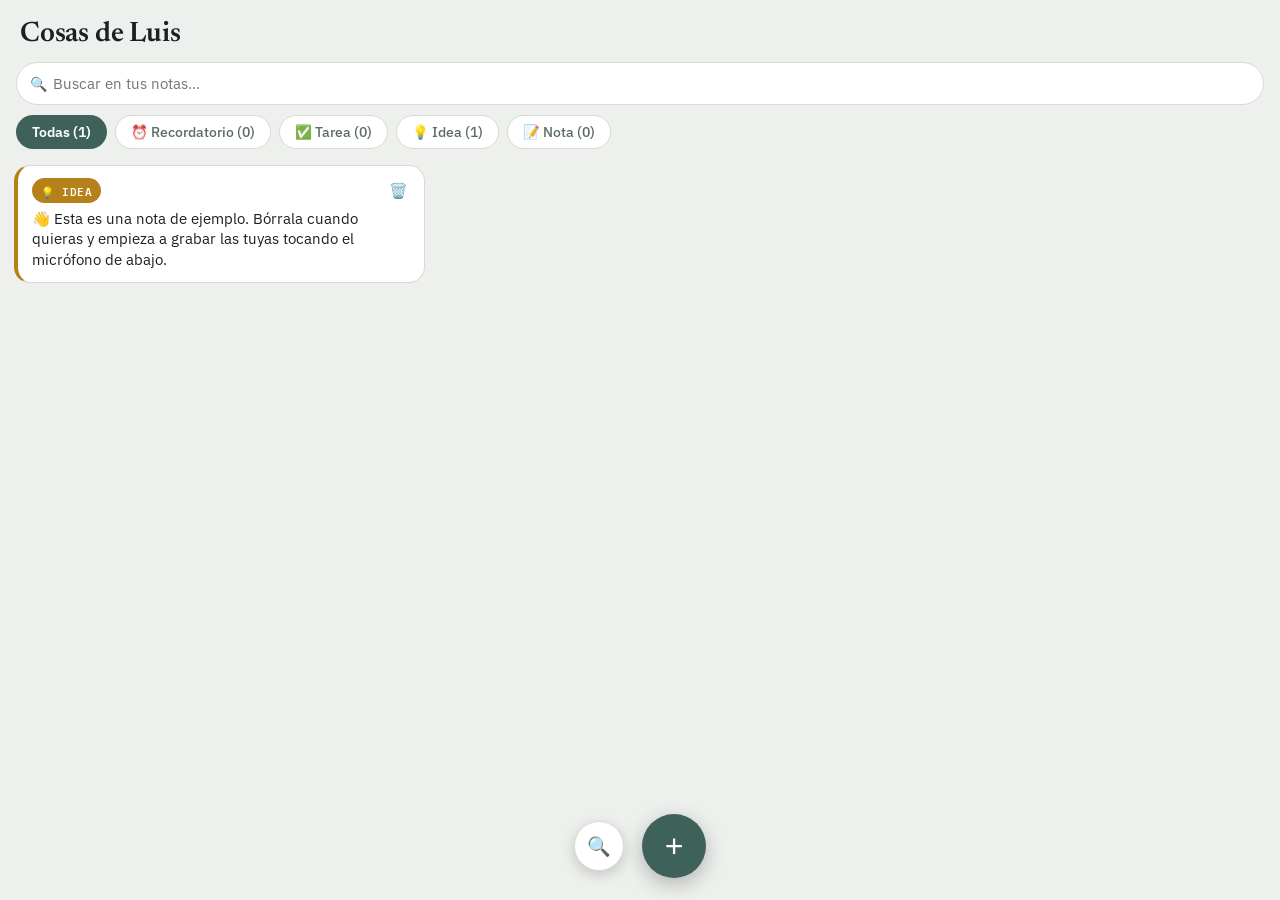
==== commit 943ac11a: "Mueve el buscador a un icono junto al botón de añadir El buscador ya no está siempre visible debajo " ====
--- a/index.html
+++ b/index.html
@@ -165,6 +165,13 @@
     box-shadow: 0 6px 20px rgba(0,0,0,.25); transition: transform .15s;
   }
   .fab-add:active{ transform:scale(0.92); }
+  .fab-search{
+    width:50px; height:50px; border-radius:50%; background:var(--surface); color:var(--text);
+    border:1.5px solid var(--border); font-size:19px; display:flex; align-items:center; justify-content:center;
+    box-shadow: 0 4px 14px rgba(0,0,0,.18); transition: transform .15s, background .15s, color .15s;
+  }
+  .fab-search:active{ transform:scale(0.92); }
+  .fab-search.active{ background:var(--accent); color:var(--accent-ink); border-color:transparent; }
 
   .chooser-grid{ display:grid; grid-template-columns: repeat(2, 1fr); gap:10px; margin:16px 0 4px; }
   .chooser-item{
@@ -256,7 +263,7 @@
   <h1>Cosas de Luis</h1>
 </header>
 
-<div class="search-wrap">
+<div class="search-wrap" id="searchWrap" hidden>
   <span class="search-icon">🔍</span>
   <input type="search" id="searchInput" placeholder="Buscar en tus notas…" autocomplete="off" autocorrect="off" spellcheck="false">
   <button class="search-clear" id="searchClear" hidden aria-label="Borrar búsqueda">✕</button>
@@ -270,6 +277,7 @@
 
 <div class="fab-wrap">
   <div class="fab-row">
+    <button class="fab-search" id="btnSearch" title="Buscar" aria-label="Buscar">🔍</button>
     <button class="fab-add" id="btnAdd" title="Añadir" aria-label="Añadir">+</button>
   </div>
 </div>
@@ -588,18 +596,38 @@
 function renderAll(){ renderFilters(); renderGrid(); scheduleAlarms(); }
 
 // ---- Búsqueda ----
+const searchWrap = document.getElementById('searchWrap');
 const searchInput = document.getElementById('searchInput');
 const searchClear = document.getElementById('searchClear');
+const btnSearch = document.getElementById('btnSearch');
+
+function clearSearch(){
+  searchInput.value = "";
+  searchQuery = "";
+  searchClear.hidden = true;
+  renderGrid();
+}
+
+btnSearch.onclick = () => {
+  const willShow = searchWrap.hidden;
+  if (willShow){
+    searchWrap.hidden = false;
+    btnSearch.classList.add('active');
+    searchInput.focus();
+  } else {
+    searchWrap.hidden = true;
+    btnSearch.classList.remove('active');
+    clearSearch();
+  }
+};
+
 searchInput.addEventListener('input', () => {
   searchQuery = normalize(searchInput.value.trim());
   searchClear.hidden = searchInput.value.length === 0;
   renderGrid();
 });
 searchClear.onclick = () => {
-  searchInput.value = "";
-  searchQuery = "";
-  searchClear.hidden = true;
-  renderGrid();
+  clearSearch();
   searchInput.focus();
 };
 
@@ -825,6 +853,7 @@
 function startRecognition(){
   if (!recognition) { statusEl.textContent = "Tu navegador no soporta dictado. Escribe la nota."; return; }
   draftText.dataset.base = draftText.value ? draftText.value + " " : "";
+  draftTimeTouched = false;
   recognizing = true;
   btnMic.classList.add('listening');
   micGlyph.hidden = true; micWave.hidden = false;
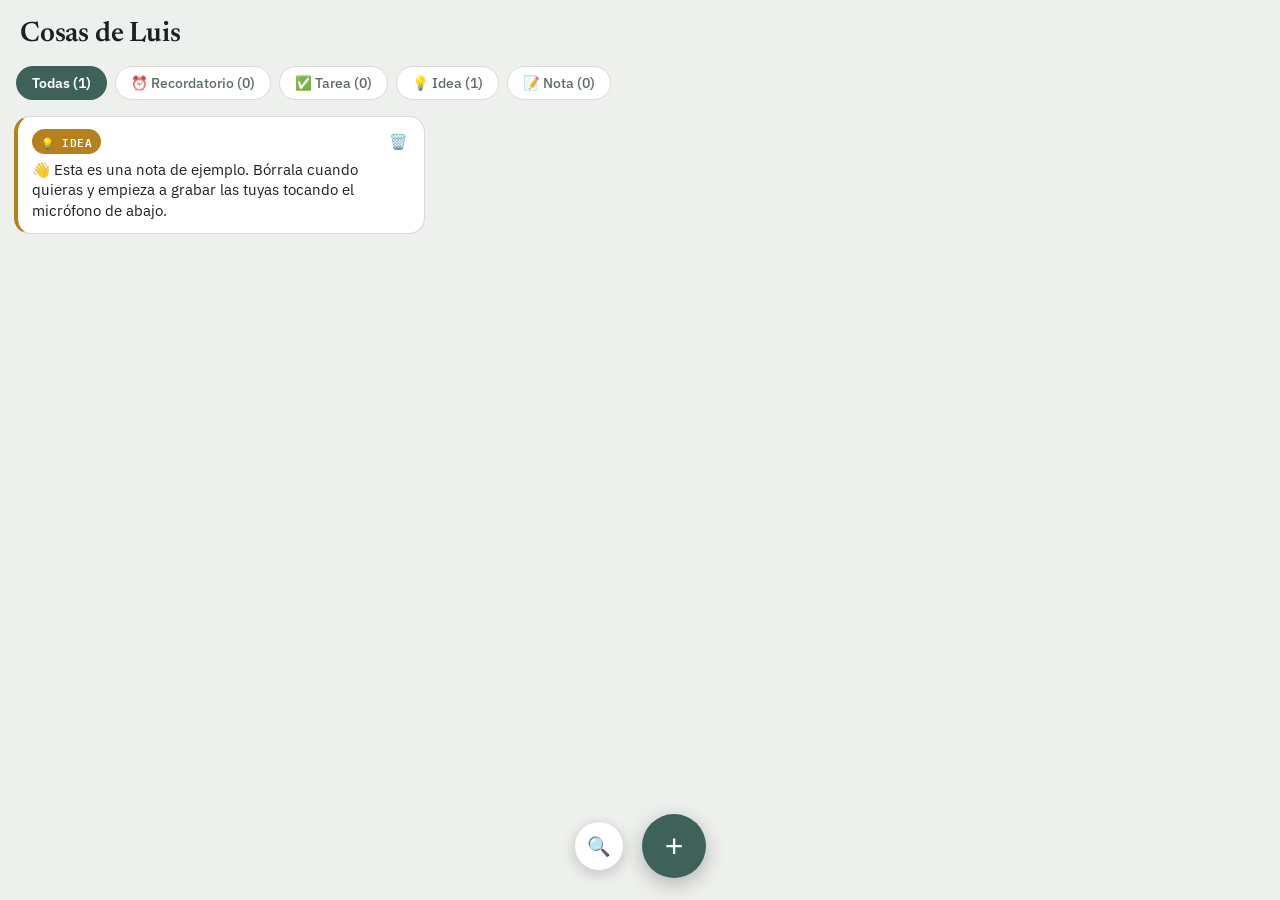
==== commit 1eb285c1: "Corrige que el buscador se mostraba siempre pese al atributo hidden La regla .search-wrap{ display:f" ====
--- a/index.html
+++ b/index.html
@@ -85,6 +85,7 @@
   header h1{ margin:0; font-size:28px; font-weight:600; letter-spacing:-0.2px; }
 
   .search-wrap{ position:relative; margin:6px 16px 0; display:flex; align-items:center; flex-shrink:0; }
+  .search-wrap[hidden]{ display:none; }
   .search-wrap .search-icon{ position:absolute; left:14px; font-size:14px; color:var(--text-dim); pointer-events:none; }
   .search-wrap input[type="search"]{
     width:100%; padding:11px 38px 11px 36px; border-radius:999px; border:1.5px solid var(--border);
